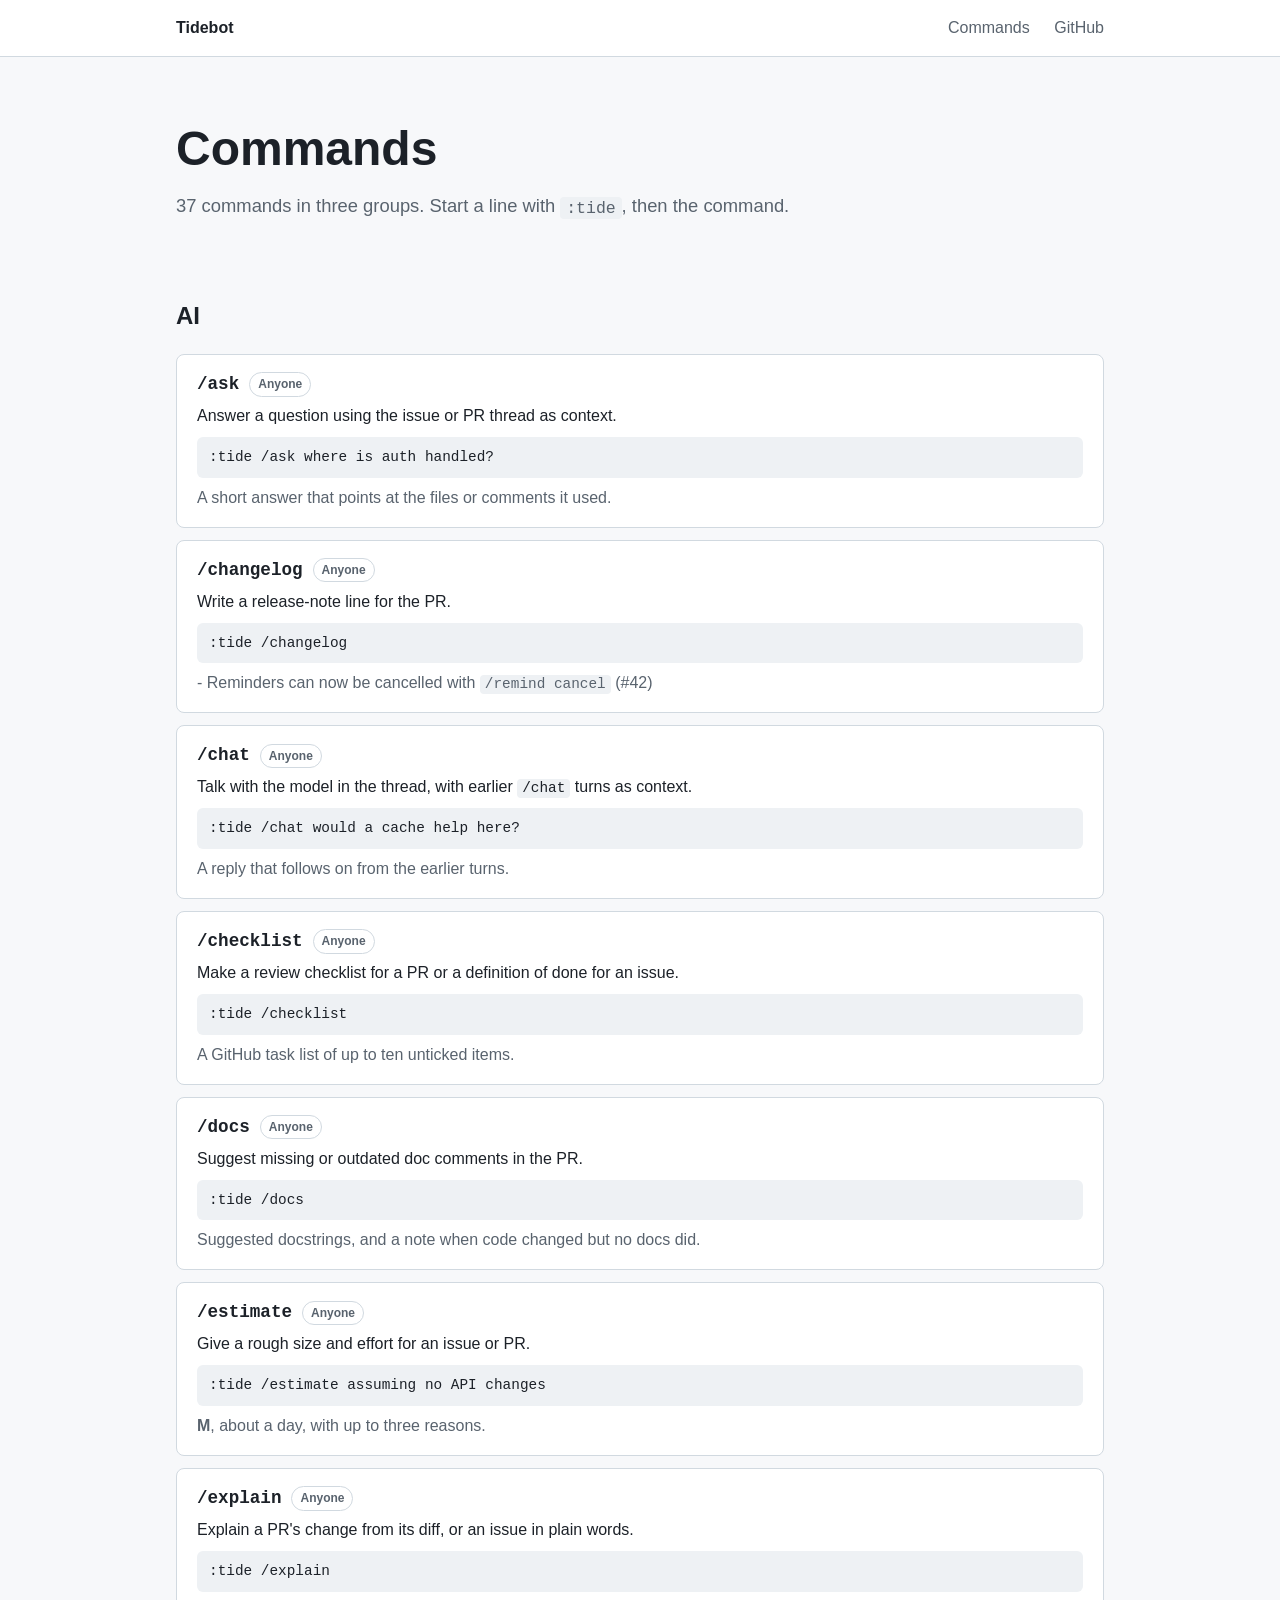
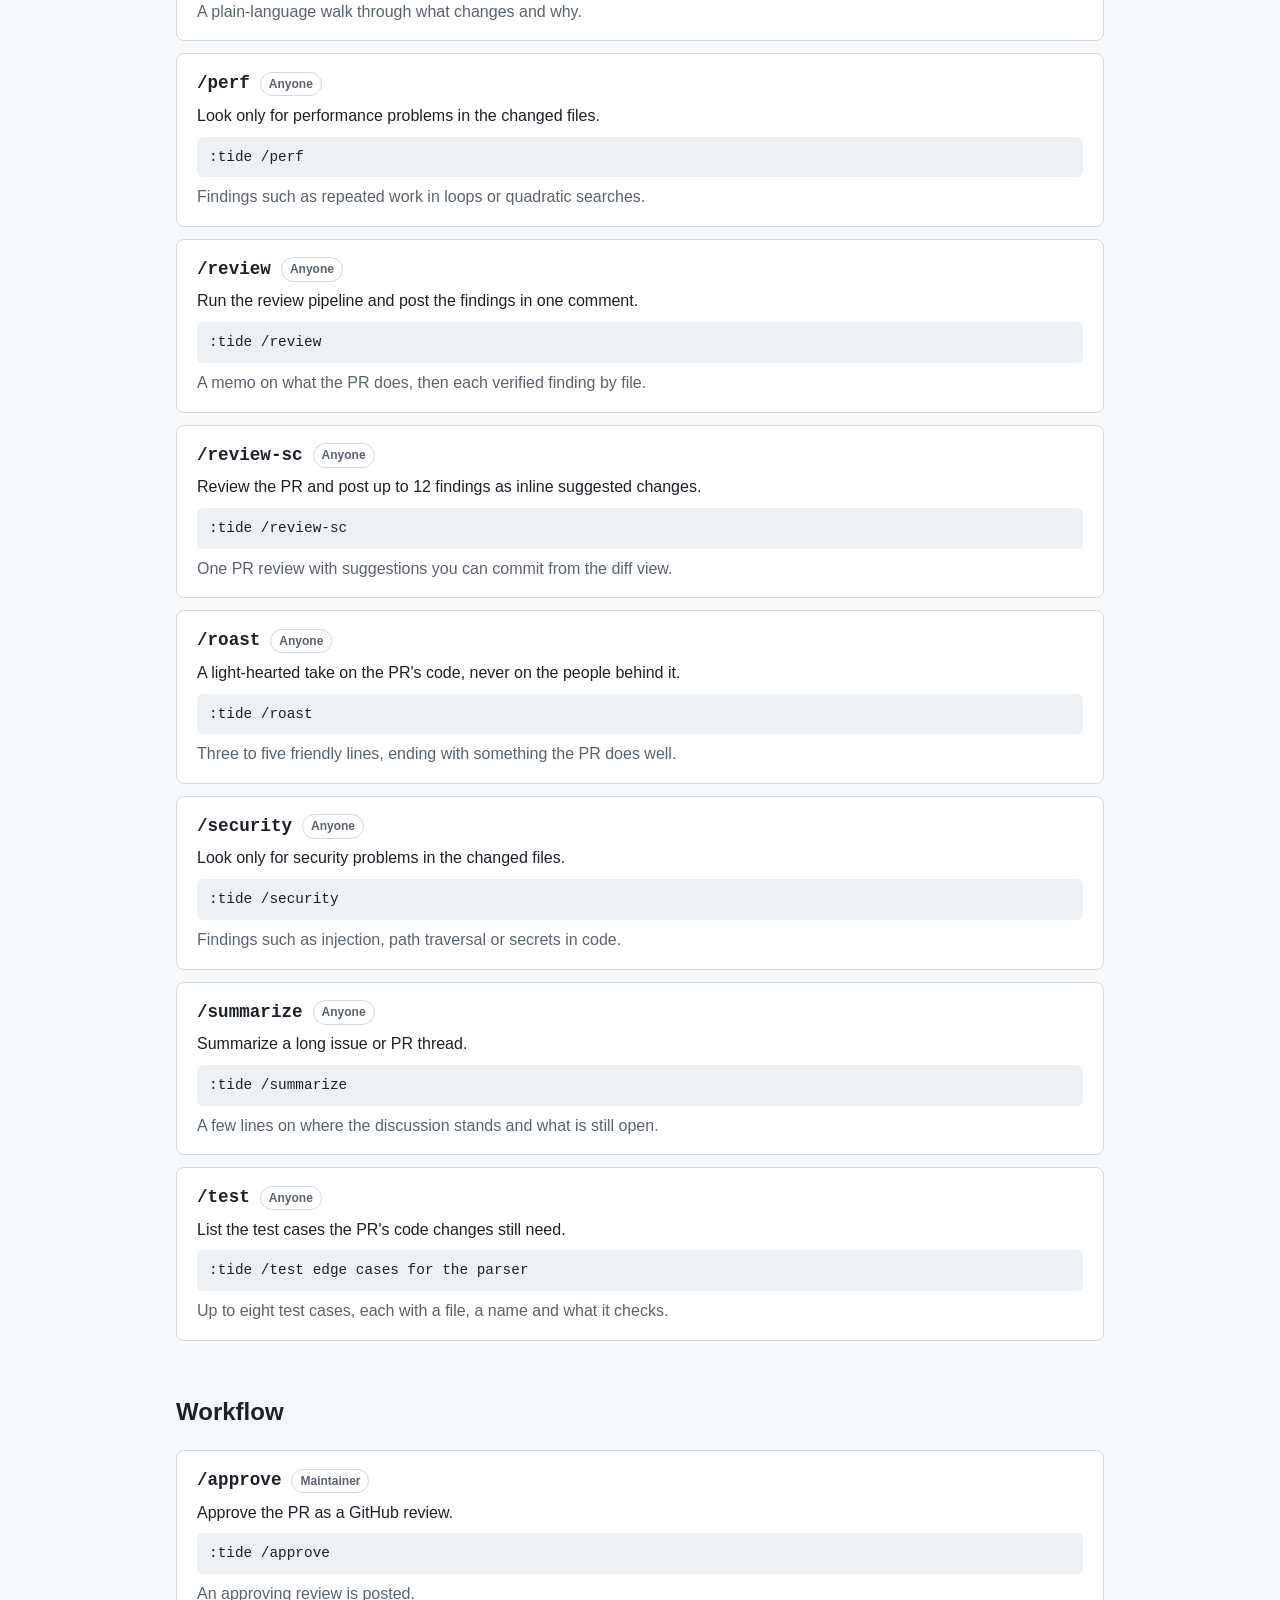
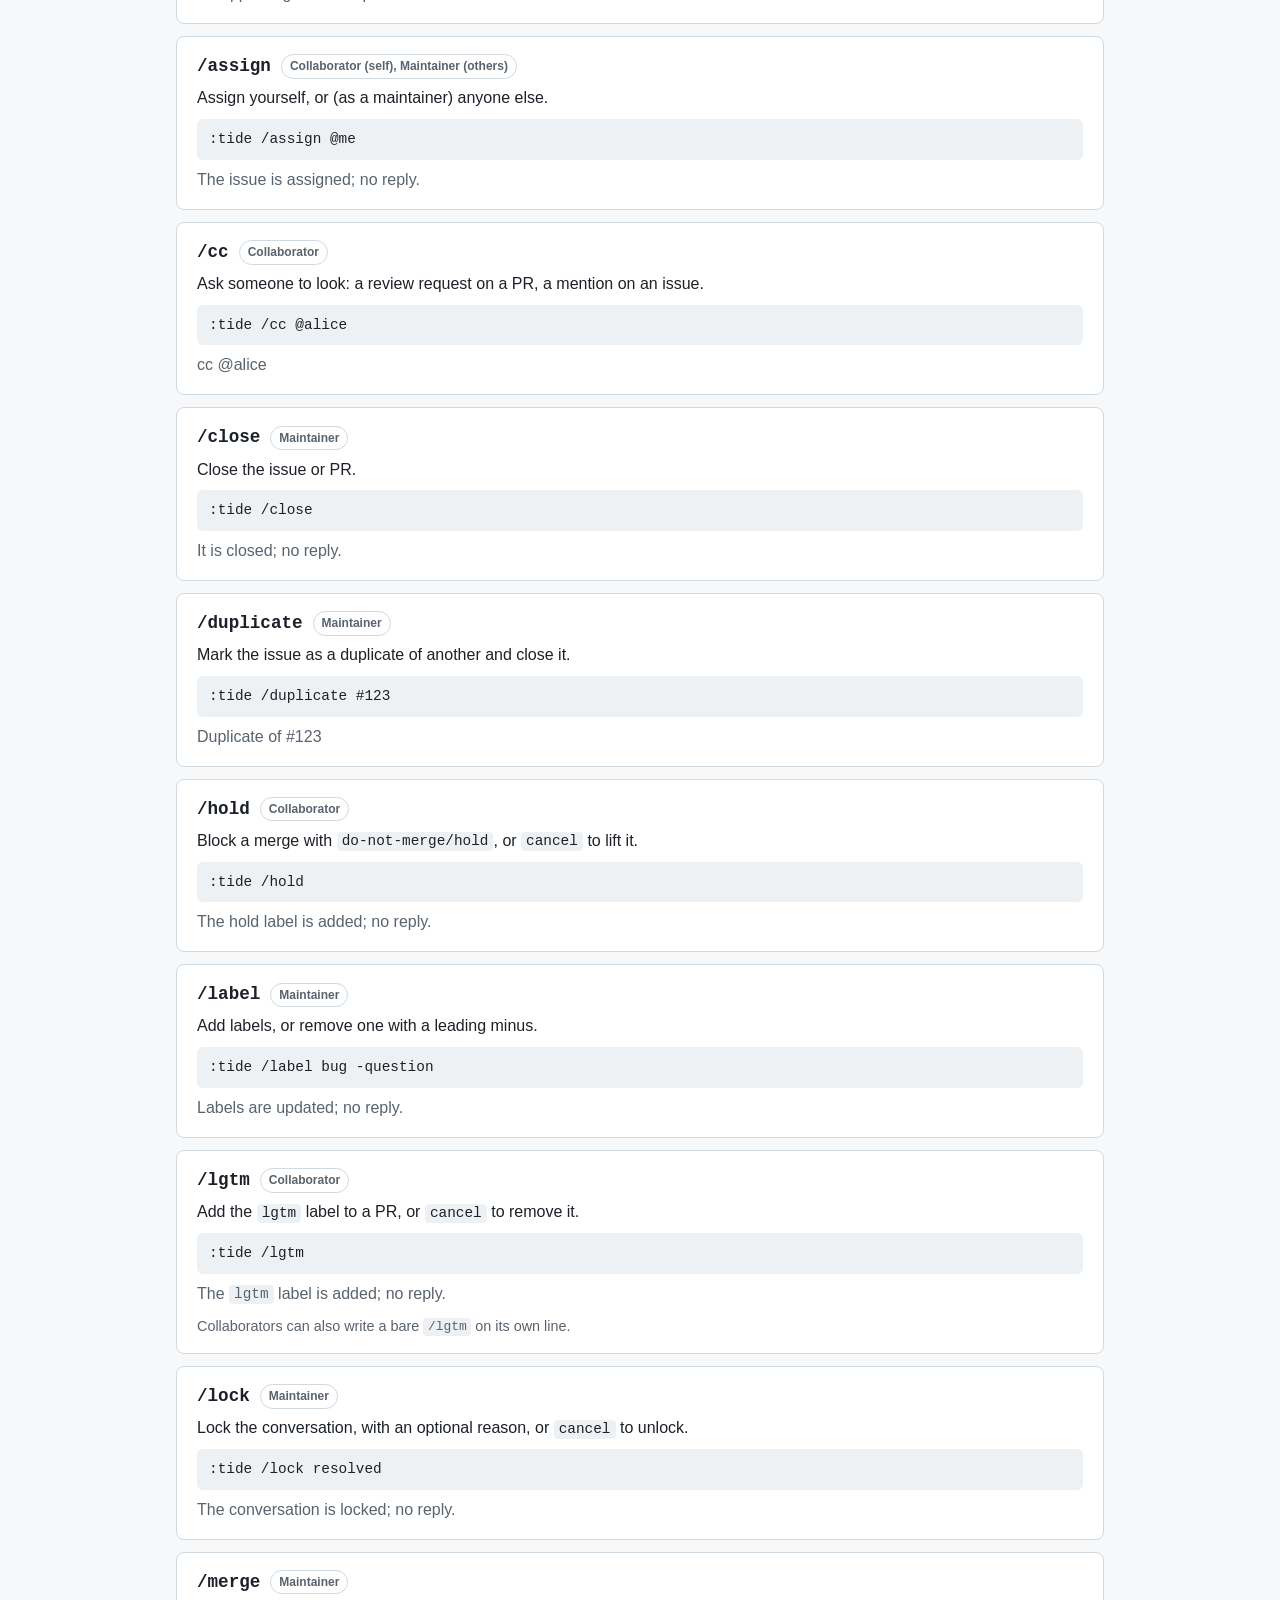
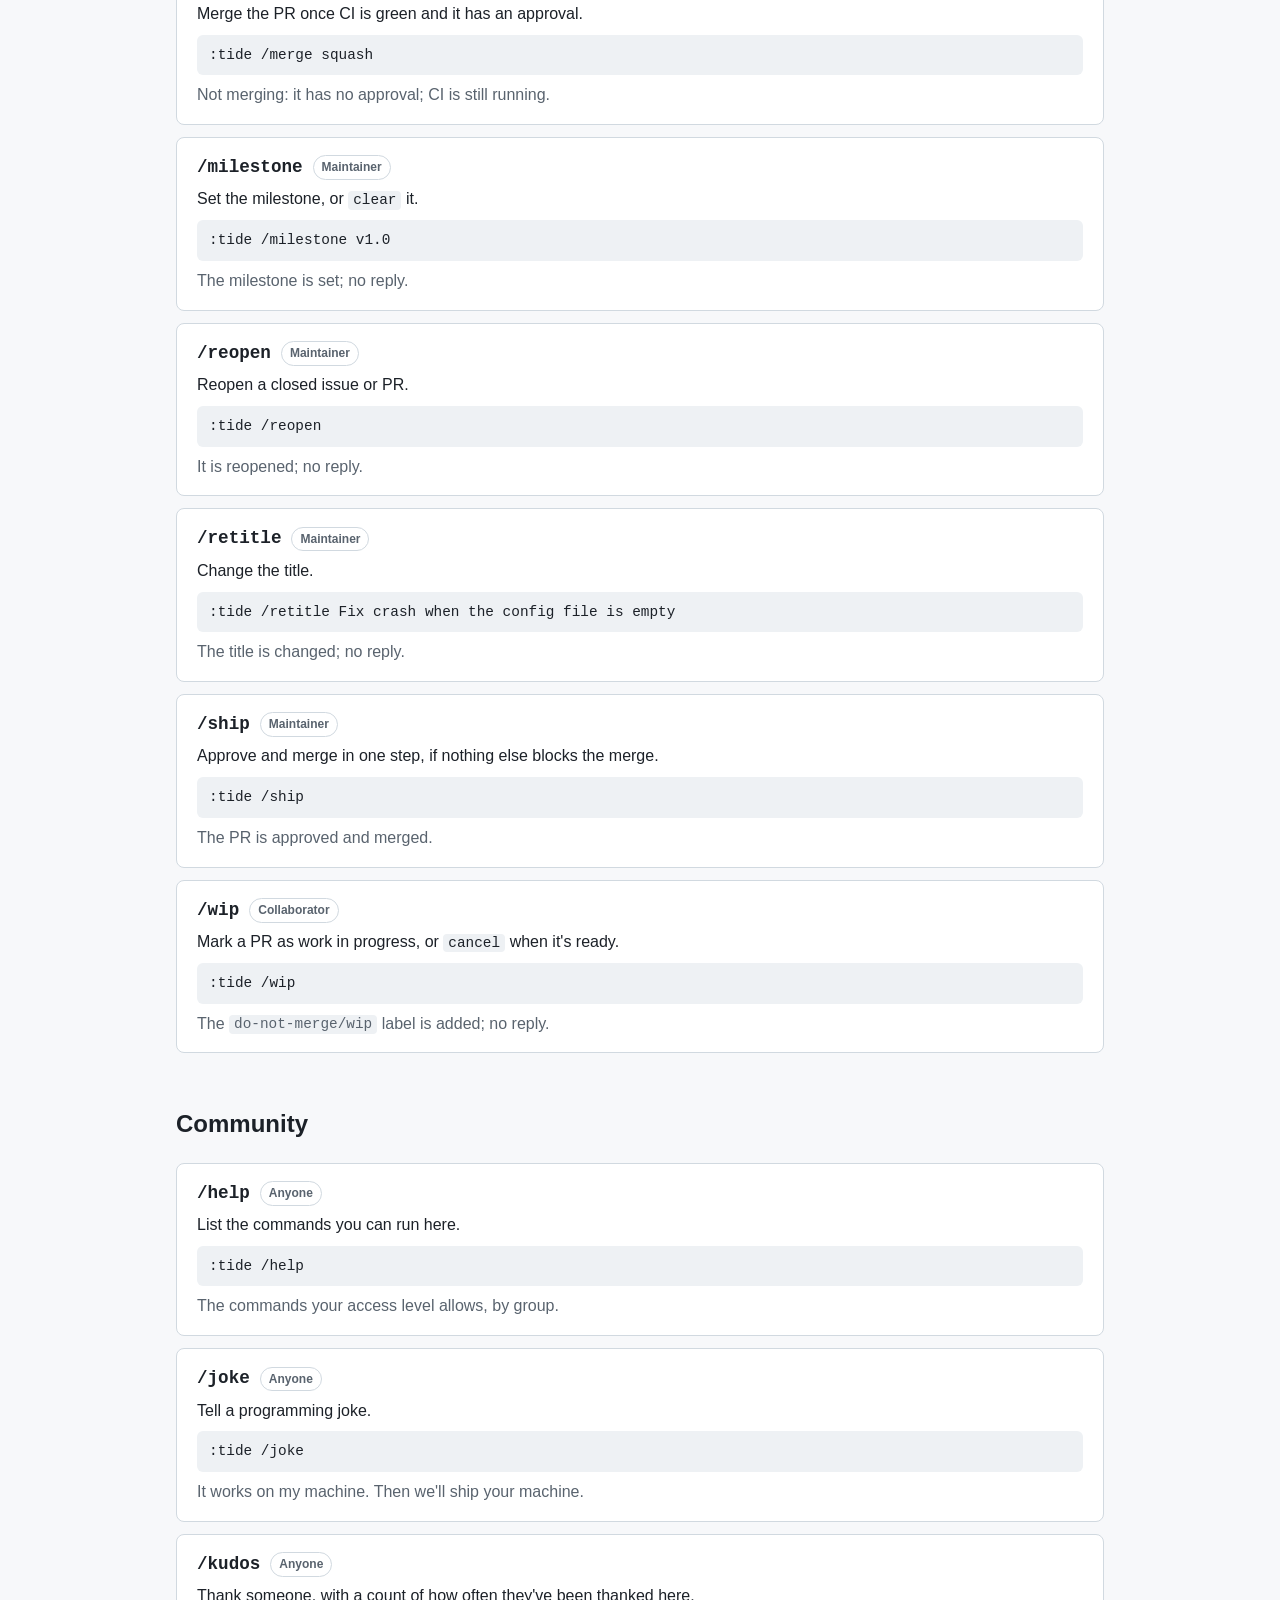
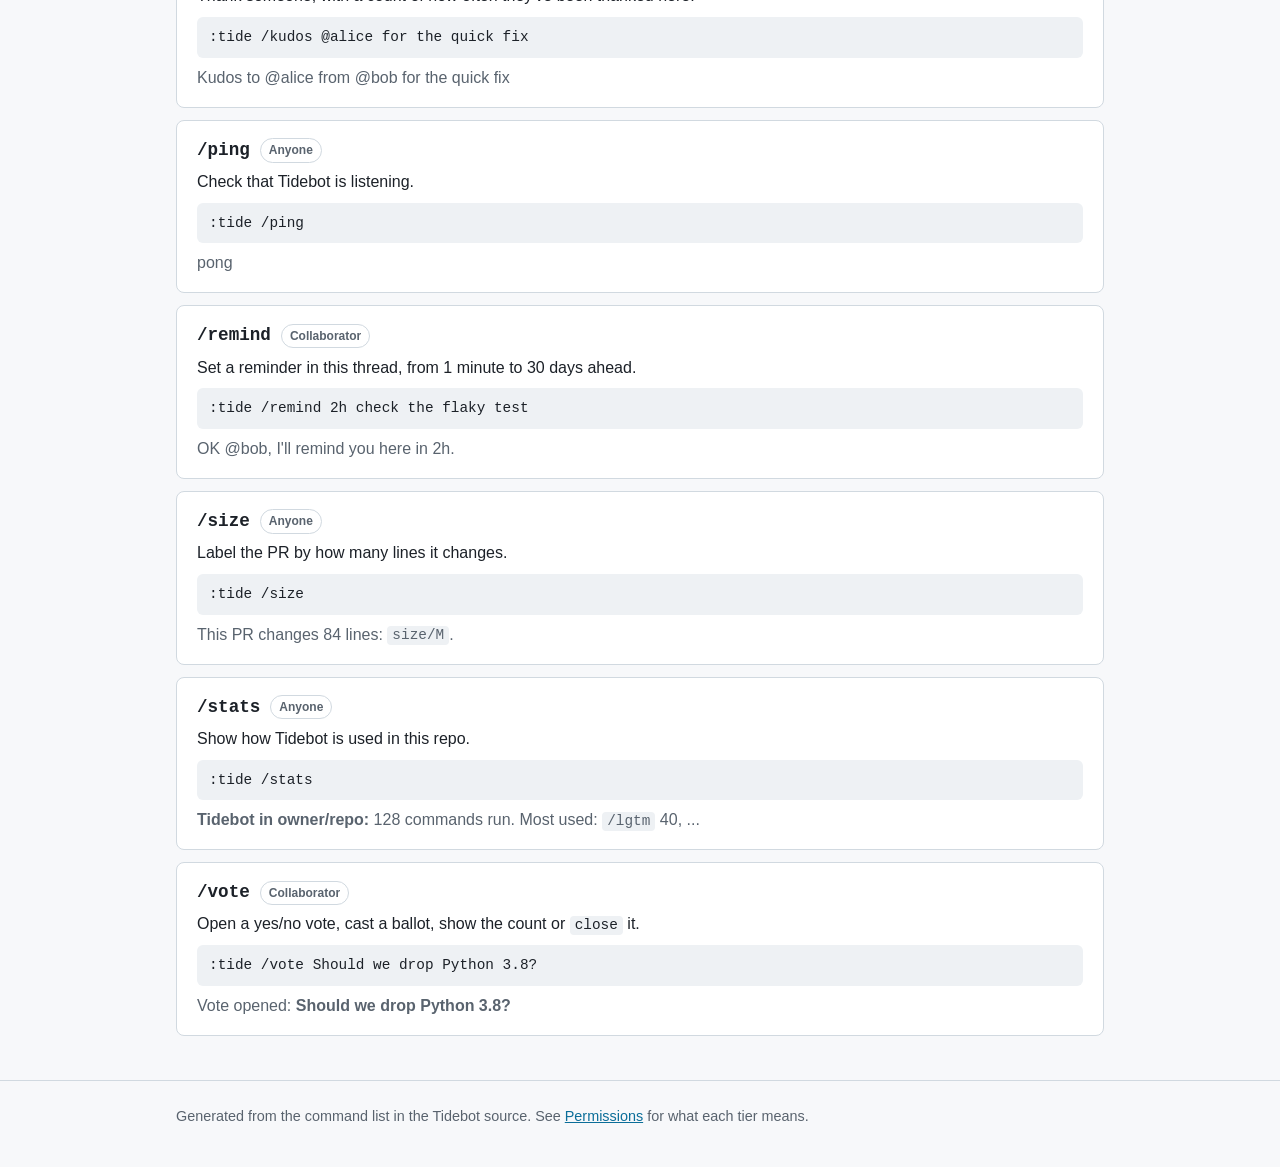
==== site/commands.html @ 3dcd6594 "feat: generate the command reference page from the command catalog" ====
<!doctype html>
<html lang="en">
<head>
  <meta charset="utf-8">
  <meta name="viewport" content="width=device-width, initial-scale=1">
  <title>Tidebot commands</title>
  <meta name="description" content="Every Tidebot command, who can run it and an example.">
  <link rel="stylesheet" href="style.css">
</head>
<body>
  <header class="top">
    <div class="wrap">
      <a class="brand" href="index.html">Tidebot</a>
      <nav>
        <a href="commands.html">Commands</a>
        <a href="https://github.com/Pranjal2007v/Tidebot">GitHub</a>
      </nav>
    </div>
  </header>

  <main class="wrap">
    <div class="hero">
      <h1>Commands</h1>
      <p>37 commands in three groups. Start a line with <code>:tide</code>, then the command.</p>
    </div>
    <section class="group" id="group-ai">
      <h2>AI</h2>
      <article class="command" id="ask" data-tier="Anyone" data-search="ask ai anyone answer a question using the issue or pr thread as context.">
        <h3><a href="#ask">/ask</a> <span class="tier">Anyone</span></h3>
        <p>Answer a question using the issue or PR thread as context.</p>
        <pre><code>:tide /ask where is auth handled?</code></pre>
        <p class="result">A short answer that points at the files or comments it used.</p>
      </article>
      <article class="command" id="changelog" data-tier="Anyone" data-search="changelog ai anyone write a release-note line for the pr.">
        <h3><a href="#changelog">/changelog</a> <span class="tier">Anyone</span></h3>
        <p>Write a release-note line for the PR.</p>
        <pre><code>:tide /changelog</code></pre>
        <p class="result">- Reminders can now be cancelled with <code>/remind cancel</code> (#42)</p>
      </article>
      <article class="command" id="chat" data-tier="Anyone" data-search="chat ai anyone talk with the model in the thread, with earlier `/chat` turns as context.">
        <h3><a href="#chat">/chat</a> <span class="tier">Anyone</span></h3>
        <p>Talk with the model in the thread, with earlier <code>/chat</code> turns as context.</p>
        <pre><code>:tide /chat would a cache help here?</code></pre>
        <p class="result">A reply that follows on from the earlier turns.</p>
      </article>
      <article class="command" id="checklist" data-tier="Anyone" data-search="checklist ai anyone make a review checklist for a pr or a definition of done for an issue.">
        <h3><a href="#checklist">/checklist</a> <span class="tier">Anyone</span></h3>
        <p>Make a review checklist for a PR or a definition of done for an issue.</p>
        <pre><code>:tide /checklist</code></pre>
        <p class="result">A GitHub task list of up to ten unticked items.</p>
      </article>
      <article class="command" id="docs" data-tier="Anyone" data-search="docs ai anyone suggest missing or outdated doc comments in the pr.">
        <h3><a href="#docs">/docs</a> <span class="tier">Anyone</span></h3>
        <p>Suggest missing or outdated doc comments in the PR.</p>
        <pre><code>:tide /docs</code></pre>
        <p class="result">Suggested docstrings, and a note when code changed but no docs did.</p>
      </article>
      <article class="command" id="estimate" data-tier="Anyone" data-search="estimate ai anyone give a rough size and effort for an issue or pr.">
        <h3><a href="#estimate">/estimate</a> <span class="tier">Anyone</span></h3>
        <p>Give a rough size and effort for an issue or PR.</p>
        <pre><code>:tide /estimate assuming no API changes</code></pre>
        <p class="result"><strong>M</strong>, about a day, with up to three reasons.</p>
      </article>
      <article class="command" id="explain" data-tier="Anyone" data-search="explain ai anyone explain a pr&#x27;s change from its diff, or an issue in plain words.">
        <h3><a href="#explain">/explain</a> <span class="tier">Anyone</span></h3>
        <p>Explain a PR's change from its diff, or an issue in plain words.</p>
        <pre><code>:tide /explain</code></pre>
        <p class="result">A plain-language walk through what changes and why.</p>
      </article>
      <article class="command" id="perf" data-tier="Anyone" data-search="perf ai anyone look only for performance problems in the changed files.">
        <h3><a href="#perf">/perf</a> <span class="tier">Anyone</span></h3>
        <p>Look only for performance problems in the changed files.</p>
        <pre><code>:tide /perf</code></pre>
        <p class="result">Findings such as repeated work in loops or quadratic searches.</p>
      </article>
      <article class="command" id="review" data-tier="Anyone" data-search="review ai anyone run the review pipeline and post the findings in one comment.">
        <h3><a href="#review">/review</a> <span class="tier">Anyone</span></h3>
        <p>Run the review pipeline and post the findings in one comment.</p>
        <pre><code>:tide /review</code></pre>
        <p class="result">A memo on what the PR does, then each verified finding by file.</p>
      </article>
      <article class="command" id="review-sc" data-tier="Anyone" data-search="review-sc ai anyone review the pr and post up to 12 findings as inline suggested changes.">
        <h3><a href="#review-sc">/review-sc</a> <span class="tier">Anyone</span></h3>
        <p>Review the PR and post up to 12 findings as inline suggested changes.</p>
        <pre><code>:tide /review-sc</code></pre>
        <p class="result">One PR review with suggestions you can commit from the diff view.</p>
      </article>
      <article class="command" id="roast" data-tier="Anyone" data-search="roast ai anyone a light-hearted take on the pr&#x27;s code, never on the people behind it.">
        <h3><a href="#roast">/roast</a> <span class="tier">Anyone</span></h3>
        <p>A light-hearted take on the PR's code, never on the people behind it.</p>
        <pre><code>:tide /roast</code></pre>
        <p class="result">Three to five friendly lines, ending with something the PR does well.</p>
      </article>
      <article class="command" id="security" data-tier="Anyone" data-search="security ai anyone look only for security problems in the changed files.">
        <h3><a href="#security">/security</a> <span class="tier">Anyone</span></h3>
        <p>Look only for security problems in the changed files.</p>
        <pre><code>:tide /security</code></pre>
        <p class="result">Findings such as injection, path traversal or secrets in code.</p>
      </article>
      <article class="command" id="summarize" data-tier="Anyone" data-search="summarize ai anyone summarize a long issue or pr thread.">
        <h3><a href="#summarize">/summarize</a> <span class="tier">Anyone</span></h3>
        <p>Summarize a long issue or PR thread.</p>
        <pre><code>:tide /summarize</code></pre>
        <p class="result">A few lines on where the discussion stands and what is still open.</p>
      </article>
      <article class="command" id="test" data-tier="Anyone" data-search="test ai anyone list the test cases the pr&#x27;s code changes still need.">
        <h3><a href="#test">/test</a> <span class="tier">Anyone</span></h3>
        <p>List the test cases the PR's code changes still need.</p>
        <pre><code>:tide /test edge cases for the parser</code></pre>
        <p class="result">Up to eight test cases, each with a file, a name and what it checks.</p>
      </article>
    </section>

    <section class="group" id="group-workflow">
      <h2>Workflow</h2>
      <article class="command" id="approve" data-tier="Maintainer" data-search="approve workflow maintainer approve the pr as a github review.">
        <h3><a href="#approve">/approve</a> <span class="tier">Maintainer</span></h3>
        <p>Approve the PR as a GitHub review.</p>
        <pre><code>:tide /approve</code></pre>
        <p class="result">An approving review is posted.</p>
      </article>
      <article class="command" id="assign" data-tier="Collaborator (self), Maintainer (others)" data-search="assign workflow collaborator (self), maintainer (others) assign yourself, or (as a maintainer) anyone else.">
        <h3><a href="#assign">/assign</a> <span class="tier">Collaborator (self), Maintainer (others)</span></h3>
        <p>Assign yourself, or (as a maintainer) anyone else.</p>
        <pre><code>:tide /assign @me</code></pre>
        <p class="result">The issue is assigned; no reply.</p>
      </article>
      <article class="command" id="cc" data-tier="Collaborator" data-search="cc workflow collaborator ask someone to look: a review request on a pr, a mention on an issue.">
        <h3><a href="#cc">/cc</a> <span class="tier">Collaborator</span></h3>
        <p>Ask someone to look: a review request on a PR, a mention on an issue.</p>
        <pre><code>:tide /cc @alice</code></pre>
        <p class="result">cc @alice</p>
      </article>
      <article class="command" id="close" data-tier="Maintainer" data-search="close workflow maintainer close the issue or pr.">
        <h3><a href="#close">/close</a> <span class="tier">Maintainer</span></h3>
        <p>Close the issue or PR.</p>
        <pre><code>:tide /close</code></pre>
        <p class="result">It is closed; no reply.</p>
      </article>
      <article class="command" id="duplicate" data-tier="Maintainer" data-search="duplicate workflow maintainer mark the issue as a duplicate of another and close it.">
        <h3><a href="#duplicate">/duplicate</a> <span class="tier">Maintainer</span></h3>
        <p>Mark the issue as a duplicate of another and close it.</p>
        <pre><code>:tide /duplicate #123</code></pre>
        <p class="result">Duplicate of #123</p>
      </article>
      <article class="command" id="hold" data-tier="Collaborator" data-search="hold workflow collaborator block a merge with `do-not-merge/hold`, or `cancel` to lift it.">
        <h3><a href="#hold">/hold</a> <span class="tier">Collaborator</span></h3>
        <p>Block a merge with <code>do-not-merge/hold</code>, or <code>cancel</code> to lift it.</p>
        <pre><code>:tide /hold</code></pre>
        <p class="result">The hold label is added; no reply.</p>
      </article>
      <article class="command" id="label" data-tier="Maintainer" data-search="label workflow maintainer add labels, or remove one with a leading minus.">
        <h3><a href="#label">/label</a> <span class="tier">Maintainer</span></h3>
        <p>Add labels, or remove one with a leading minus.</p>
        <pre><code>:tide /label bug -question</code></pre>
        <p class="result">Labels are updated; no reply.</p>
      </article>
      <article class="command" id="lgtm" data-tier="Collaborator" data-search="lgtm workflow collaborator add the `lgtm` label to a pr, or `cancel` to remove it.">
        <h3><a href="#lgtm">/lgtm</a> <span class="tier">Collaborator</span></h3>
        <p>Add the <code>lgtm</code> label to a PR, or <code>cancel</code> to remove it.</p>
        <pre><code>:tide /lgtm</code></pre>
        <p class="result">The <code>lgtm</code> label is added; no reply.</p>
        <p class="note">Collaborators can also write a bare <code>/lgtm</code> on its own line.</p>
      </article>
      <article class="command" id="lock" data-tier="Maintainer" data-search="lock workflow maintainer lock the conversation, with an optional reason, or `cancel` to unlock.">
        <h3><a href="#lock">/lock</a> <span class="tier">Maintainer</span></h3>
        <p>Lock the conversation, with an optional reason, or <code>cancel</code> to unlock.</p>
        <pre><code>:tide /lock resolved</code></pre>
        <p class="result">The conversation is locked; no reply.</p>
      </article>
      <article class="command" id="merge" data-tier="Maintainer" data-search="merge workflow maintainer merge the pr once ci is green and it has an approval.">
        <h3><a href="#merge">/merge</a> <span class="tier">Maintainer</span></h3>
        <p>Merge the PR once CI is green and it has an approval.</p>
        <pre><code>:tide /merge squash</code></pre>
        <p class="result">Not merging: it has no approval; CI is still running.</p>
      </article>
      <article class="command" id="milestone" data-tier="Maintainer" data-search="milestone workflow maintainer set the milestone, or `clear` it.">
        <h3><a href="#milestone">/milestone</a> <span class="tier">Maintainer</span></h3>
        <p>Set the milestone, or <code>clear</code> it.</p>
        <pre><code>:tide /milestone v1.0</code></pre>
        <p class="result">The milestone is set; no reply.</p>
      </article>
      <article class="command" id="reopen" data-tier="Maintainer" data-search="reopen workflow maintainer reopen a closed issue or pr.">
        <h3><a href="#reopen">/reopen</a> <span class="tier">Maintainer</span></h3>
        <p>Reopen a closed issue or PR.</p>
        <pre><code>:tide /reopen</code></pre>
        <p class="result">It is reopened; no reply.</p>
      </article>
      <article class="command" id="retitle" data-tier="Maintainer" data-search="retitle workflow maintainer change the title.">
        <h3><a href="#retitle">/retitle</a> <span class="tier">Maintainer</span></h3>
        <p>Change the title.</p>
        <pre><code>:tide /retitle Fix crash when the config file is empty</code></pre>
        <p class="result">The title is changed; no reply.</p>
      </article>
      <article class="command" id="ship" data-tier="Maintainer" data-search="ship workflow maintainer approve and merge in one step, if nothing else blocks the merge.">
        <h3><a href="#ship">/ship</a> <span class="tier">Maintainer</span></h3>
        <p>Approve and merge in one step, if nothing else blocks the merge.</p>
        <pre><code>:tide /ship</code></pre>
        <p class="result">The PR is approved and merged.</p>
      </article>
      <article class="command" id="wip" data-tier="Collaborator" data-search="wip workflow collaborator mark a pr as work in progress, or `cancel` when it&#x27;s ready.">
        <h3><a href="#wip">/wip</a> <span class="tier">Collaborator</span></h3>
        <p>Mark a PR as work in progress, or <code>cancel</code> when it's ready.</p>
        <pre><code>:tide /wip</code></pre>
        <p class="result">The <code>do-not-merge/wip</code> label is added; no reply.</p>
      </article>
    </section>

    <section class="group" id="group-community">
      <h2>Community</h2>
      <article class="command" id="help" data-tier="Anyone" data-search="help community anyone list the commands you can run here.">
        <h3><a href="#help">/help</a> <span class="tier">Anyone</span></h3>
        <p>List the commands you can run here.</p>
        <pre><code>:tide /help</code></pre>
        <p class="result">The commands your access level allows, by group.</p>
      </article>
      <article class="command" id="joke" data-tier="Anyone" data-search="joke community anyone tell a programming joke.">
        <h3><a href="#joke">/joke</a> <span class="tier">Anyone</span></h3>
        <p>Tell a programming joke.</p>
        <pre><code>:tide /joke</code></pre>
        <p class="result">It works on my machine. Then we'll ship your machine.</p>
      </article>
      <article class="command" id="kudos" data-tier="Anyone" data-search="kudos community anyone thank someone, with a count of how often they&#x27;ve been thanked here.">
        <h3><a href="#kudos">/kudos</a> <span class="tier">Anyone</span></h3>
        <p>Thank someone, with a count of how often they've been thanked here.</p>
        <pre><code>:tide /kudos @alice for the quick fix</code></pre>
        <p class="result">Kudos to @alice from @bob for the quick fix</p>
      </article>
      <article class="command" id="ping" data-tier="Anyone" data-search="ping community anyone check that tidebot is listening.">
        <h3><a href="#ping">/ping</a> <span class="tier">Anyone</span></h3>
        <p>Check that Tidebot is listening.</p>
        <pre><code>:tide /ping</code></pre>
        <p class="result">pong</p>
      </article>
      <article class="command" id="remind" data-tier="Collaborator" data-search="remind community collaborator set a reminder in this thread, from 1 minute to 30 days ahead.">
        <h3><a href="#remind">/remind</a> <span class="tier">Collaborator</span></h3>
        <p>Set a reminder in this thread, from 1 minute to 30 days ahead.</p>
        <pre><code>:tide /remind 2h check the flaky test</code></pre>
        <p class="result">OK @bob, I'll remind you here in 2h.</p>
      </article>
      <article class="command" id="size" data-tier="Anyone" data-search="size community anyone label the pr by how many lines it changes.">
        <h3><a href="#size">/size</a> <span class="tier">Anyone</span></h3>
        <p>Label the PR by how many lines it changes.</p>
        <pre><code>:tide /size</code></pre>
        <p class="result">This PR changes 84 lines: <code>size/M</code>.</p>
      </article>
      <article class="command" id="stats" data-tier="Anyone" data-search="stats community anyone show how tidebot is used in this repo.">
        <h3><a href="#stats">/stats</a> <span class="tier">Anyone</span></h3>
        <p>Show how Tidebot is used in this repo.</p>
        <pre><code>:tide /stats</code></pre>
        <p class="result"><strong>Tidebot in owner/repo:</strong> 128 commands run. Most used: <code>/lgtm</code> 40, ...</p>
      </article>
      <article class="command" id="vote" data-tier="Collaborator" data-search="vote community collaborator open a yes/no vote, cast a ballot, show the count or `close` it.">
        <h3><a href="#vote">/vote</a> <span class="tier">Collaborator</span></h3>
        <p>Open a yes/no vote, cast a ballot, show the count or <code>close</code> it.</p>
        <pre><code>:tide /vote Should we drop Python 3.8?</code></pre>
        <p class="result">Vote opened: <strong>Should we drop Python 3.8?</strong></p>
      </article>
    </section>
  </main>

  <footer>
    <div class="wrap">Generated from the command list in the Tidebot source. See <a href="https://github.com/Pranjal2007v/Tidebot#permissions">Permissions</a> for what each tier means.</div>
  </footer>
</body>
</html>
---- site/style.css ----
:root {
  --bg: #f7f8fa;
  --surface: #ffffff;
  --text: #1c2128;
  --muted: #59636e;
  --border: #d1d9e0;
  --accent: #0b6e99;
  --accent-text: #ffffff;
  --code-bg: #eef1f4;
  --bot: #e8f3f8;
}

@media (prefers-color-scheme: dark) {
  :root {
    --bg: #0f1419;
    --surface: #161b22;
    --text: #e6edf3;
    --muted: #9198a1;
    --border: #30363d;
    --accent: #4cb3d9;
    --accent-text: #0f1419;
    --code-bg: #1f262e;
    --bot: #13242e;
  }
}

* { box-sizing: border-box; }

body {
  margin: 0;
  background: var(--bg);
  color: var(--text);
  font: 16px/1.55 -apple-system, BlinkMacSystemFont, "Segoe UI", Roboto, sans-serif;
}

a { color: var(--accent); }

code {
  font: 0.9em ui-monospace, SFMono-Regular, Menlo, monospace;
  background: var(--code-bg);
  padding: 0.1em 0.35em;
  border-radius: 4px;
}

.wrap { max-width: 960px; margin: 0 auto; padding: 0 16px; }

header.top {
  border-bottom: 1px solid var(--border);
  background: var(--surface);
}
header.top .wrap { display: flex; align-items: center; justify-content: space-between; height: 56px; }
header.top .brand { font-weight: 700; color: var(--text); text-decoration: none; }
header.top nav a { margin-left: 20px; color: var(--muted); text-decoration: none; }
header.top nav a:hover { color: var(--text); }

.hero { padding: 64px 0 40px; }
.hero h1 { font-size: clamp(2rem, 5vw, 3rem); line-height: 1.15; margin: 0 0 16px; }
.hero p { font-size: 1.15rem; color: var(--muted); max-width: 640px; margin: 0 0 28px; }

.button {
  display: inline-block;
  padding: 12px 20px;
  border-radius: 6px;
  background: var(--accent);
  color: var(--accent-text);
  font-weight: 600;
  text-decoration: none;
}
.button.secondary { background: transparent; color: var(--accent); border: 1px solid var(--border); margin-left: 8px; }

section { padding: 32px 0; }
section h2 { font-size: 1.5rem; margin: 0 0 20px; }

.features { display: grid; grid-template-columns: repeat(auto-fit, minmax(240px, 1fr)); gap: 16px; }
.feature { background: var(--surface); border: 1px solid var(--border); border-radius: 8px; padding: 20px; }
.feature h3 { margin: 0 0 8px; font-size: 1.05rem; }
.feature p { margin: 0; color: var(--muted); }

.thread { max-width: 720px; }
.comment { background: var(--surface); border: 1px solid var(--border); border-radius: 8px; margin-bottom: 12px; overflow: hidden; }
.comment.bot { background: var(--bot); }
.comment .meta { padding: 8px 16px; border-bottom: 1px solid var(--border); color: var(--muted); font-size: 0.9rem; }
.comment .meta strong { color: var(--text); }
.comment .body { padding: 12px 16px; }
.comment .body p { margin: 0 0 8px; }
.comment .body p:last-child { margin-bottom: 0; }

footer { border-top: 1px solid var(--border); padding: 24px 0 40px; color: var(--muted); font-size: 0.9rem; }

@media (max-width: 560px) {
  header.top nav a { margin-left: 12px; }
  .button.secondary { margin: 8px 0 0; }
}

.group { padding-top: 8px; }
.command { background: var(--surface); border: 1px solid var(--border); border-radius: 8px; padding: 16px 20px; margin-bottom: 12px; }
.command h3 { margin: 0 0 6px; font-size: 1.1rem; display: flex; align-items: center; gap: 10px; flex-wrap: wrap; }
.command h3 a { color: var(--text); text-decoration: none; font-family: ui-monospace, SFMono-Regular, Menlo, monospace; }
.command p { margin: 0 0 8px; }
.command pre { margin: 0 0 8px; padding: 8px 12px; background: var(--code-bg); border-radius: 6px; overflow-x: auto; }
.command pre code { background: none; padding: 0; }
.command .result { color: var(--muted); margin: 0; }
.command .note { color: var(--muted); font-size: 0.9rem; margin: 8px 0 0; }
.tier { font-size: 0.75rem; font-weight: 600; padding: 2px 8px; border-radius: 999px; border: 1px solid var(--border); color: var(--muted); }
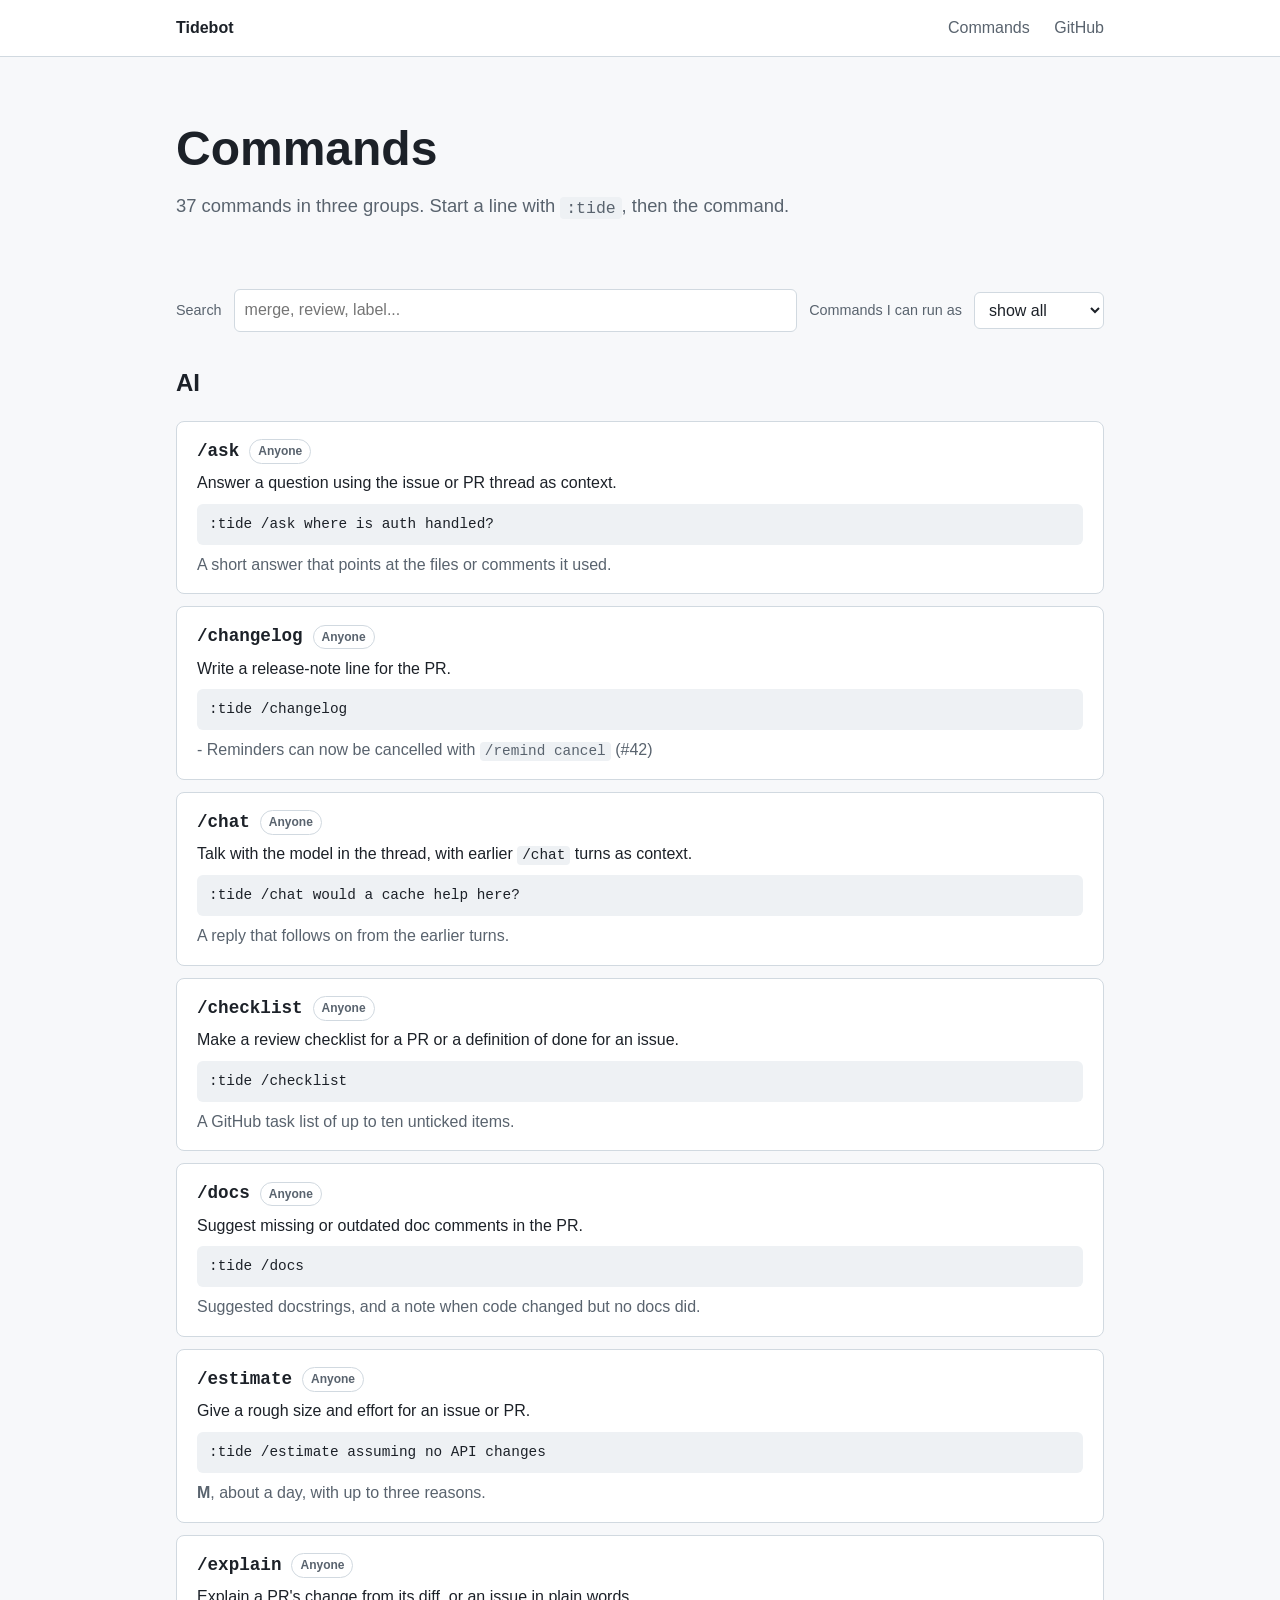
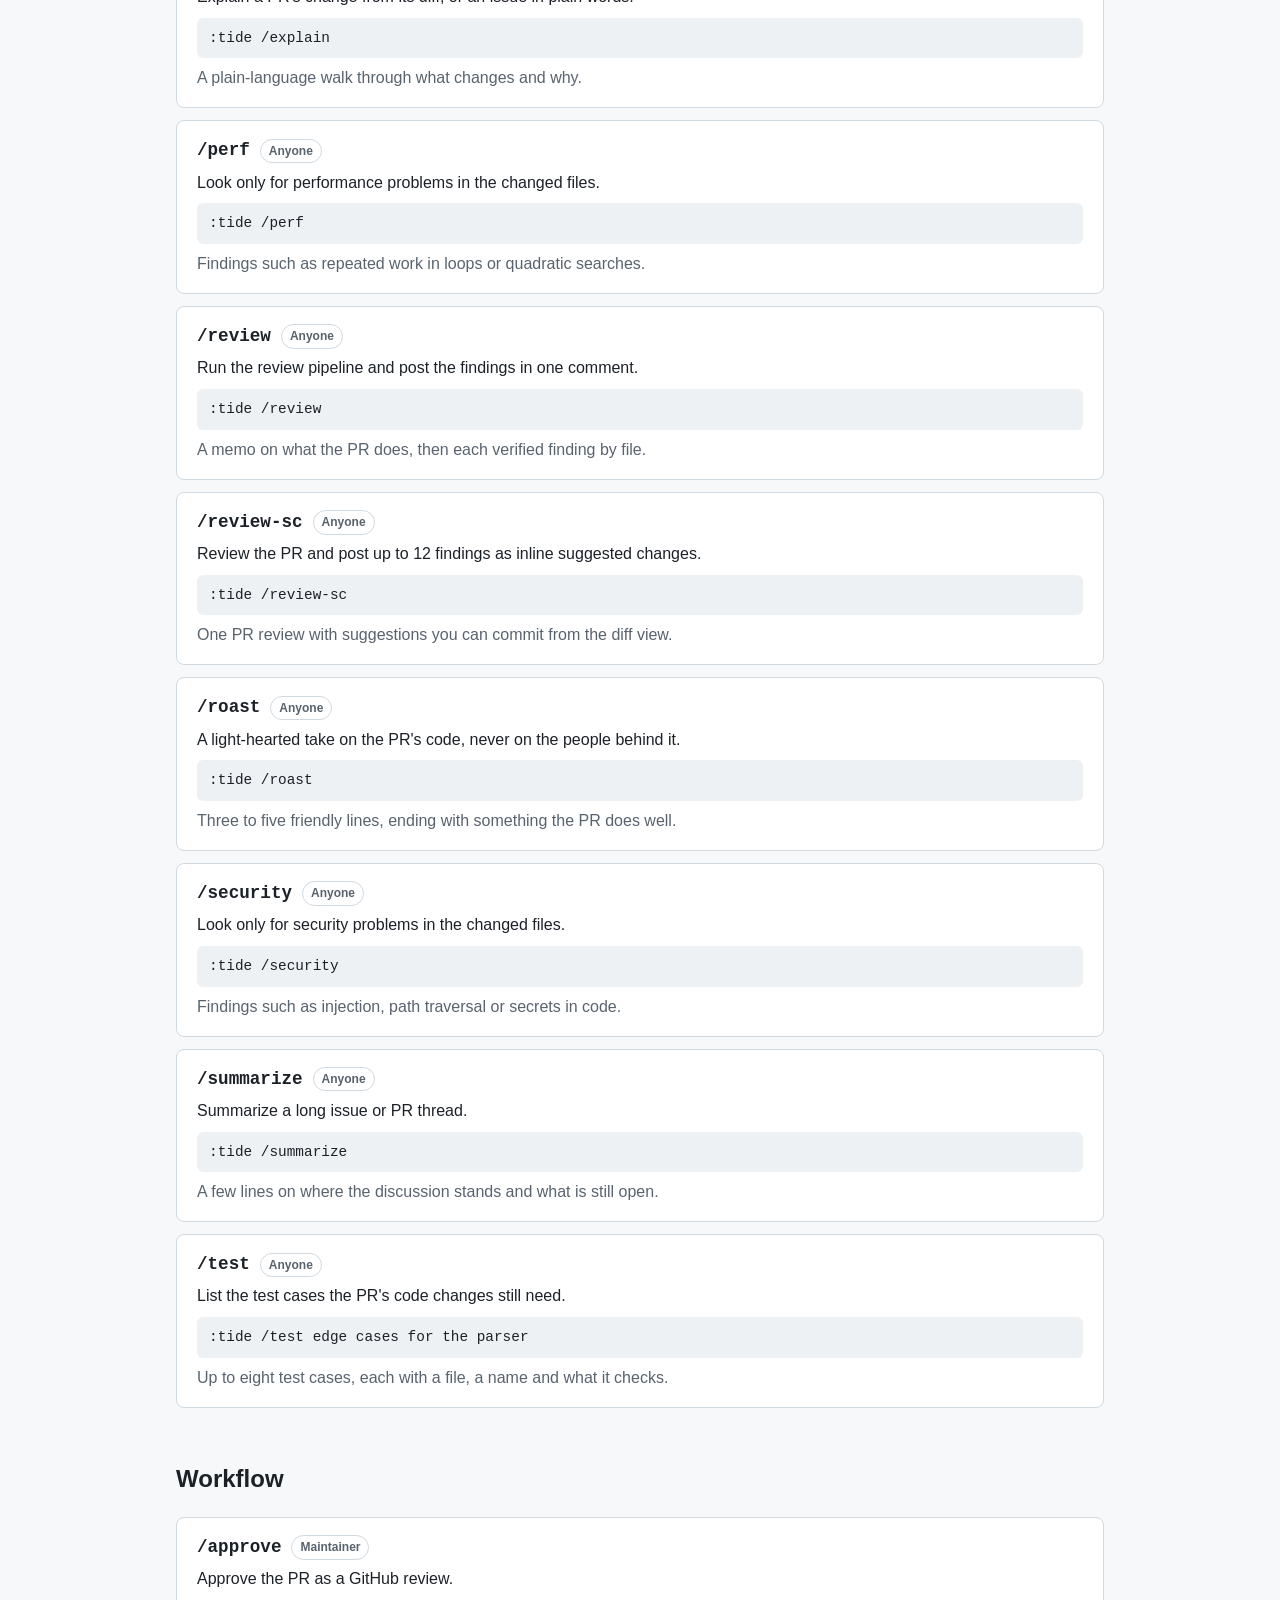
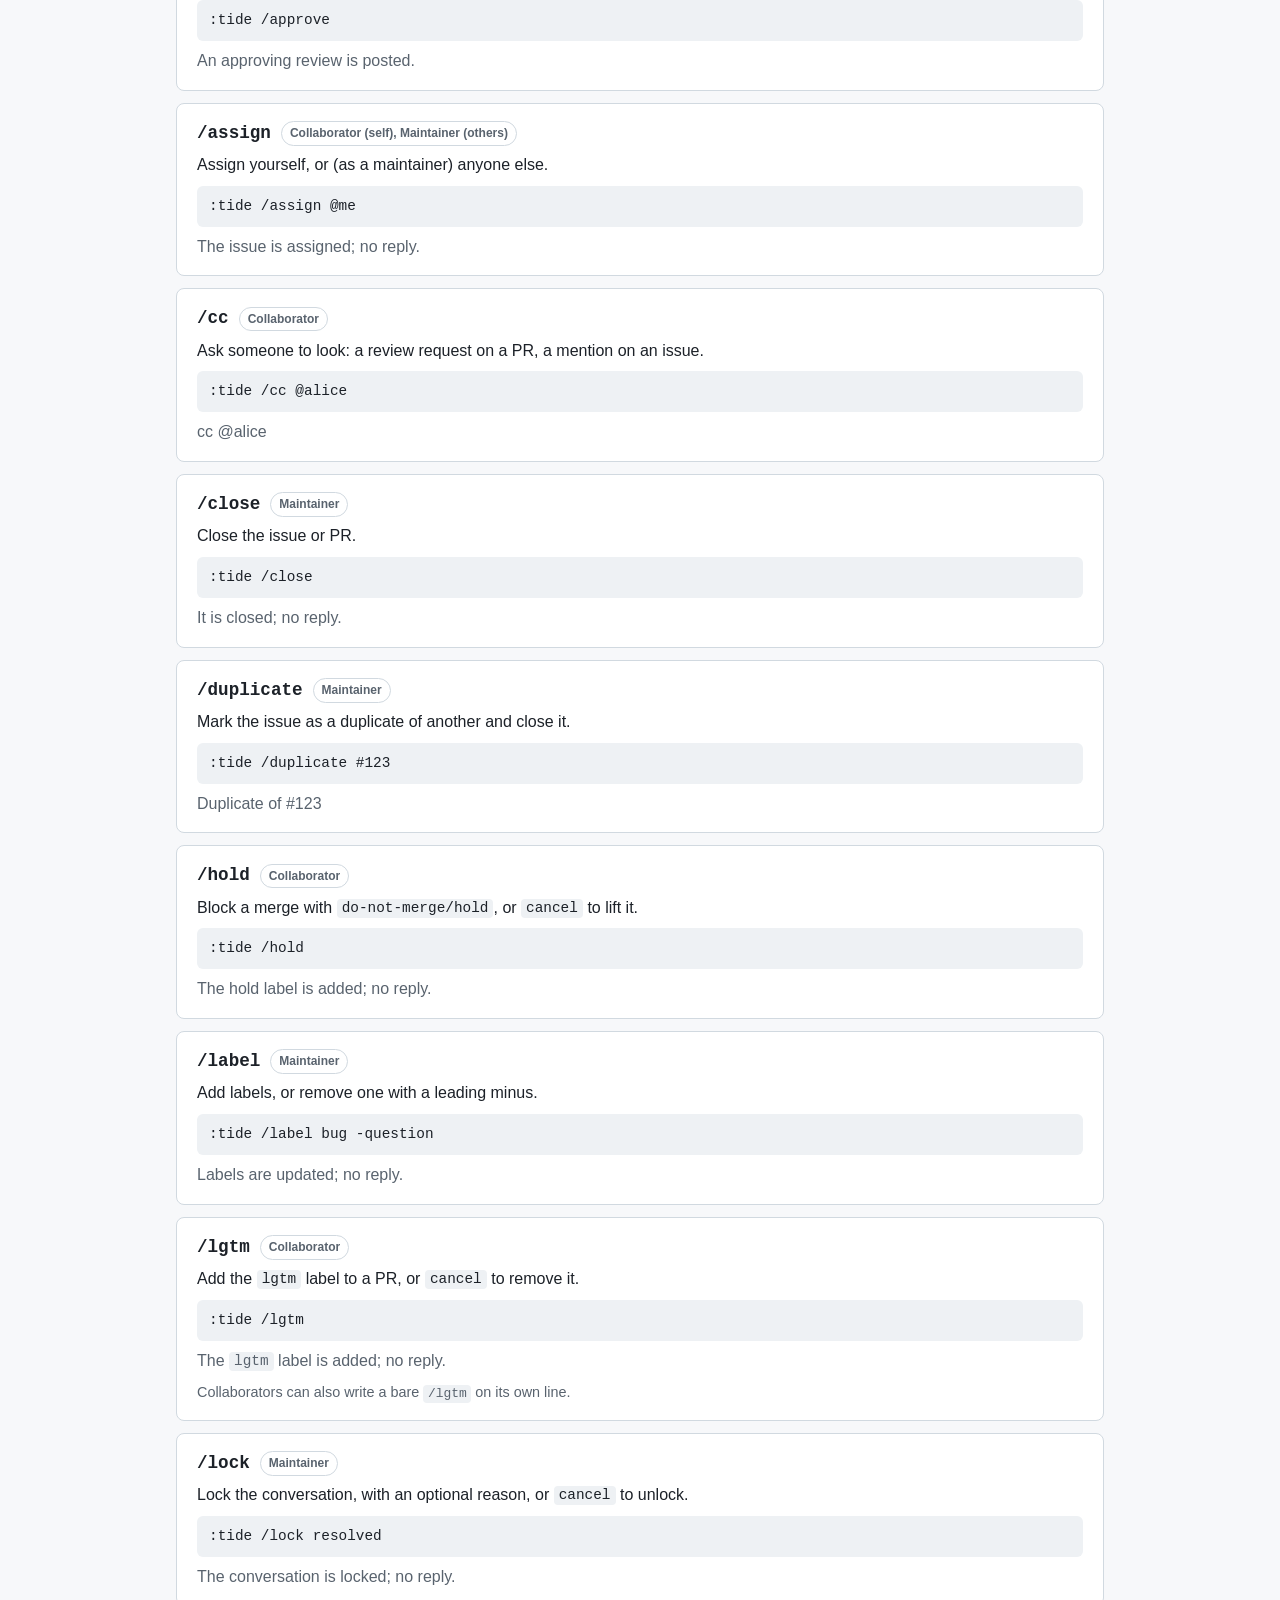
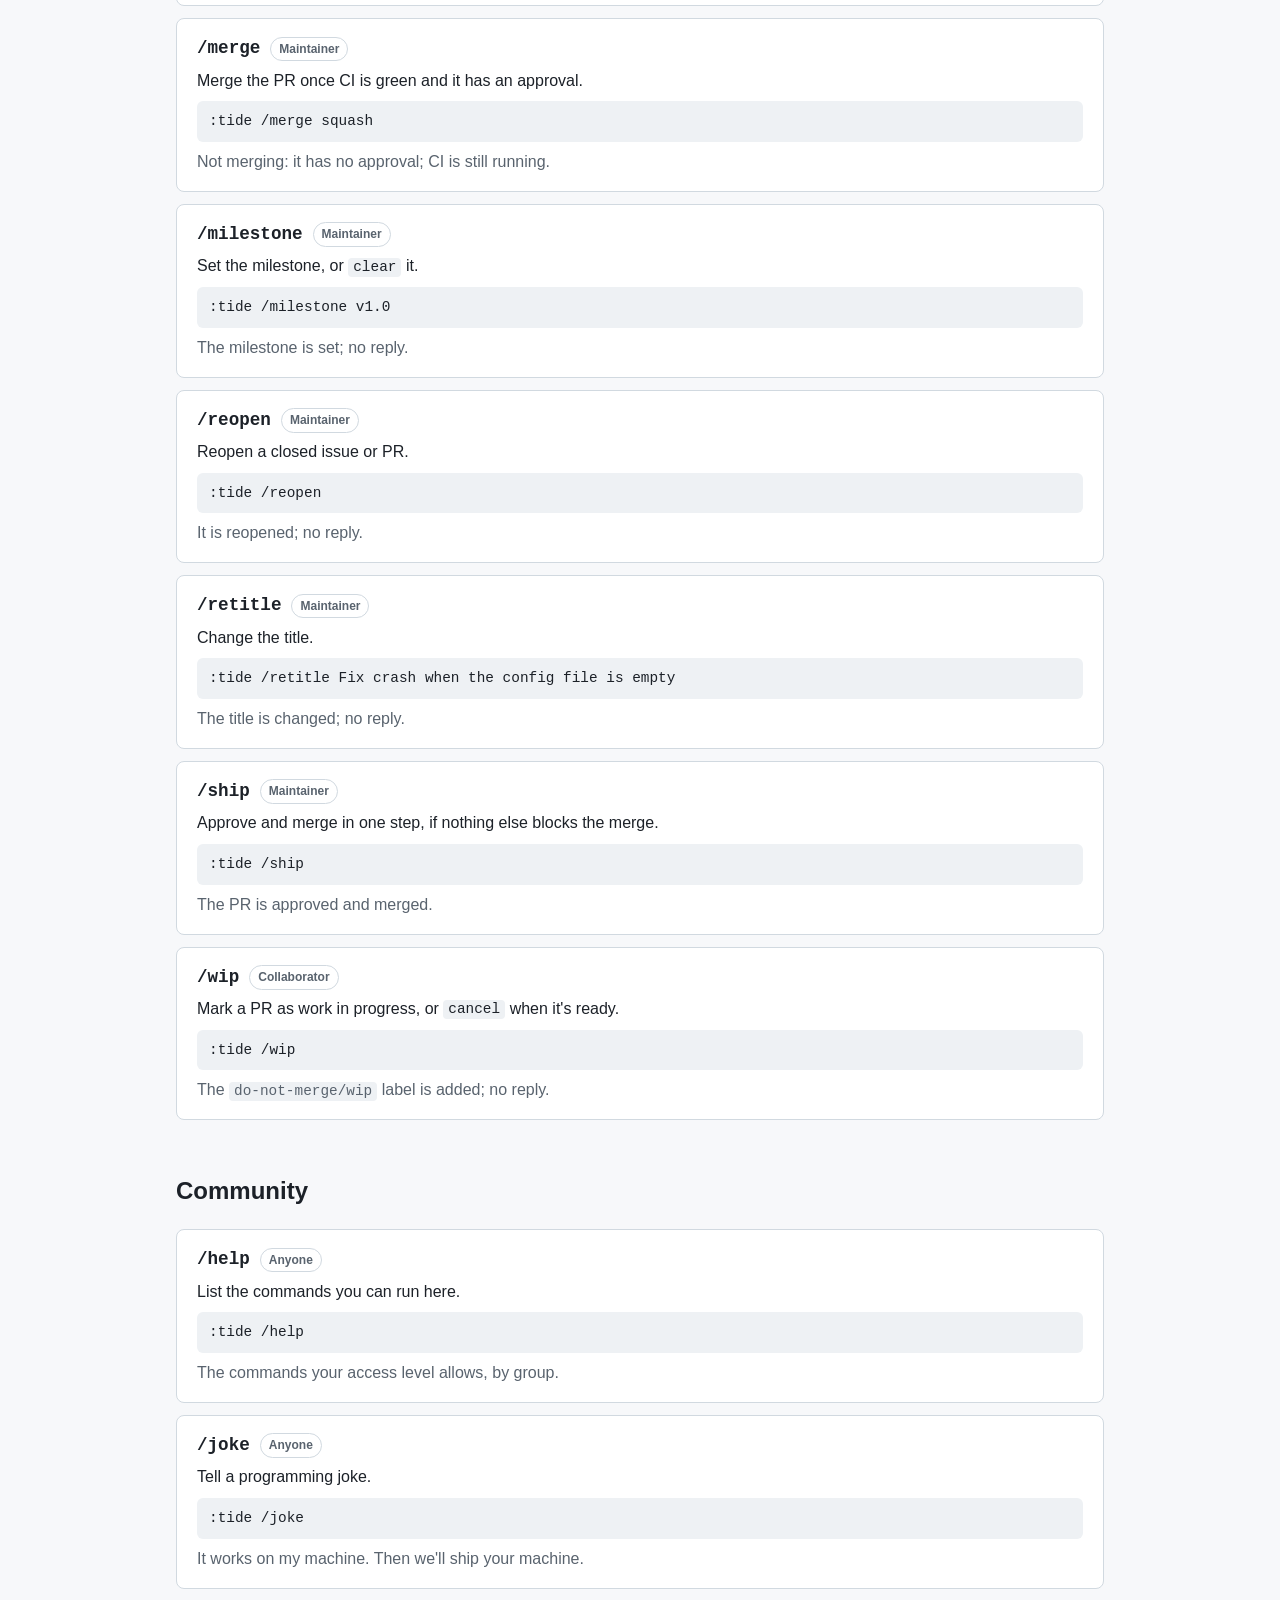
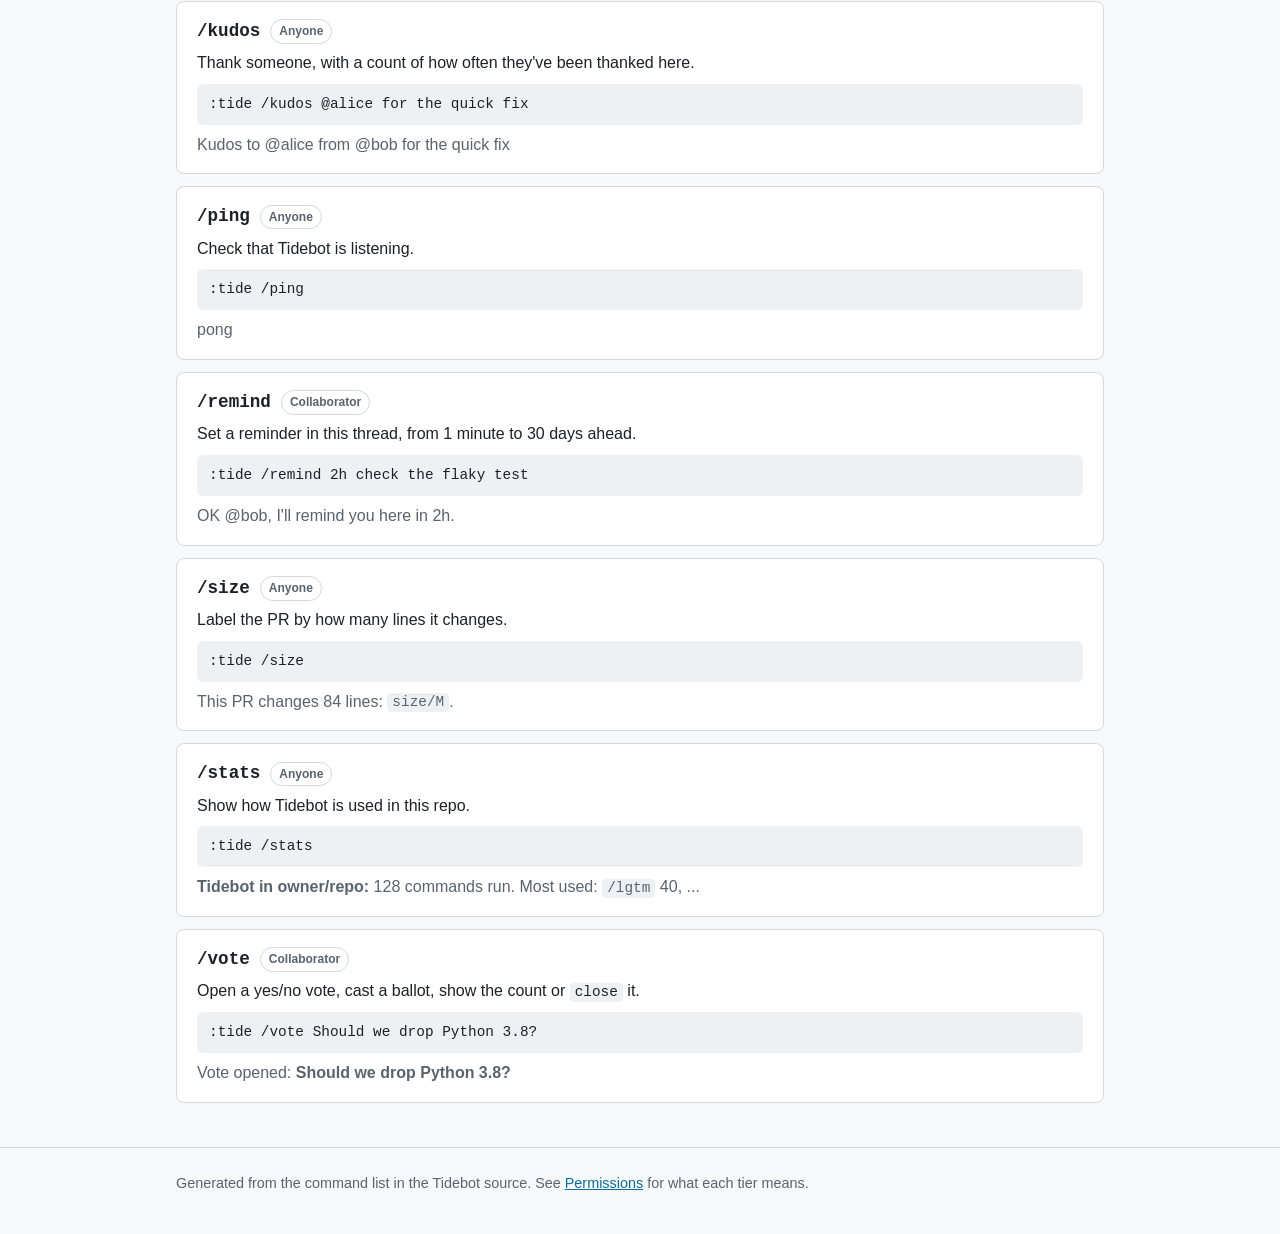
==== commit 1898bd91: "feat: add search and a tier filter to the command reference" ====
--- a/site/commands.html
+++ b/site/commands.html
@@ -23,87 +23,100 @@
       <h1>Commands</h1>
       <p>37 commands in three groups. Start a line with <code>:tide</code>, then the command.</p>
     </div>
+    <form class="filters" role="search" onsubmit="return false">
+      <label for="search">Search</label>
+      <input type="search" id="search" placeholder="merge, review, label..." autocomplete="off">
+      <label for="tier">Commands I can run as</label>
+      <select id="tier">
+        <option value="">show all</option>
+        <option value="0">Anyone</option>
+        <option value="1">Collaborator</option>
+        <option value="2">Maintainer</option>
+      </select>
+    </form>
+    <p id="no-results" hidden>No command matches that search.</p>
+
     <section class="group" id="group-ai">
       <h2>AI</h2>
-      <article class="command" id="ask" data-tier="Anyone" data-search="ask ai anyone answer a question using the issue or pr thread as context.">
+      <article class="command" id="ask" data-level="0" data-search="ask ai anyone answer a question using the issue or pr thread as context.">
         <h3><a href="#ask">/ask</a> <span class="tier">Anyone</span></h3>
         <p>Answer a question using the issue or PR thread as context.</p>
         <pre><code>:tide /ask where is auth handled?</code></pre>
         <p class="result">A short answer that points at the files or comments it used.</p>
       </article>
-      <article class="command" id="changelog" data-tier="Anyone" data-search="changelog ai anyone write a release-note line for the pr.">
+      <article class="command" id="changelog" data-level="0" data-search="changelog ai anyone write a release-note line for the pr.">
         <h3><a href="#changelog">/changelog</a> <span class="tier">Anyone</span></h3>
         <p>Write a release-note line for the PR.</p>
         <pre><code>:tide /changelog</code></pre>
         <p class="result">- Reminders can now be cancelled with <code>/remind cancel</code> (#42)</p>
       </article>
-      <article class="command" id="chat" data-tier="Anyone" data-search="chat ai anyone talk with the model in the thread, with earlier `/chat` turns as context.">
+      <article class="command" id="chat" data-level="0" data-search="chat ai anyone talk with the model in the thread, with earlier `/chat` turns as context.">
         <h3><a href="#chat">/chat</a> <span class="tier">Anyone</span></h3>
         <p>Talk with the model in the thread, with earlier <code>/chat</code> turns as context.</p>
         <pre><code>:tide /chat would a cache help here?</code></pre>
         <p class="result">A reply that follows on from the earlier turns.</p>
       </article>
-      <article class="command" id="checklist" data-tier="Anyone" data-search="checklist ai anyone make a review checklist for a pr or a definition of done for an issue.">
+      <article class="command" id="checklist" data-level="0" data-search="checklist ai anyone make a review checklist for a pr or a definition of done for an issue.">
         <h3><a href="#checklist">/checklist</a> <span class="tier">Anyone</span></h3>
         <p>Make a review checklist for a PR or a definition of done for an issue.</p>
         <pre><code>:tide /checklist</code></pre>
         <p class="result">A GitHub task list of up to ten unticked items.</p>
       </article>
-      <article class="command" id="docs" data-tier="Anyone" data-search="docs ai anyone suggest missing or outdated doc comments in the pr.">
+      <article class="command" id="docs" data-level="0" data-search="docs ai anyone suggest missing or outdated doc comments in the pr.">
         <h3><a href="#docs">/docs</a> <span class="tier">Anyone</span></h3>
         <p>Suggest missing or outdated doc comments in the PR.</p>
         <pre><code>:tide /docs</code></pre>
         <p class="result">Suggested docstrings, and a note when code changed but no docs did.</p>
       </article>
-      <article class="command" id="estimate" data-tier="Anyone" data-search="estimate ai anyone give a rough size and effort for an issue or pr.">
+      <article class="command" id="estimate" data-level="0" data-search="estimate ai anyone give a rough size and effort for an issue or pr.">
         <h3><a href="#estimate">/estimate</a> <span class="tier">Anyone</span></h3>
         <p>Give a rough size and effort for an issue or PR.</p>
         <pre><code>:tide /estimate assuming no API changes</code></pre>
         <p class="result"><strong>M</strong>, about a day, with up to three reasons.</p>
       </article>
-      <article class="command" id="explain" data-tier="Anyone" data-search="explain ai anyone explain a pr&#x27;s change from its diff, or an issue in plain words.">
+      <article class="command" id="explain" data-level="0" data-search="explain ai anyone explain a pr&#x27;s change from its diff, or an issue in plain words.">
         <h3><a href="#explain">/explain</a> <span class="tier">Anyone</span></h3>
         <p>Explain a PR's change from its diff, or an issue in plain words.</p>
         <pre><code>:tide /explain</code></pre>
         <p class="result">A plain-language walk through what changes and why.</p>
       </article>
-      <article class="command" id="perf" data-tier="Anyone" data-search="perf ai anyone look only for performance problems in the changed files.">
+      <article class="command" id="perf" data-level="0" data-search="perf ai anyone look only for performance problems in the changed files.">
         <h3><a href="#perf">/perf</a> <span class="tier">Anyone</span></h3>
         <p>Look only for performance problems in the changed files.</p>
         <pre><code>:tide /perf</code></pre>
         <p class="result">Findings such as repeated work in loops or quadratic searches.</p>
       </article>
-      <article class="command" id="review" data-tier="Anyone" data-search="review ai anyone run the review pipeline and post the findings in one comment.">
+      <article class="command" id="review" data-level="0" data-search="review ai anyone run the review pipeline and post the findings in one comment.">
         <h3><a href="#review">/review</a> <span class="tier">Anyone</span></h3>
         <p>Run the review pipeline and post the findings in one comment.</p>
         <pre><code>:tide /review</code></pre>
         <p class="result">A memo on what the PR does, then each verified finding by file.</p>
       </article>
-      <article class="command" id="review-sc" data-tier="Anyone" data-search="review-sc ai anyone review the pr and post up to 12 findings as inline suggested changes.">
+      <article class="command" id="review-sc" data-level="0" data-search="review-sc ai anyone review the pr and post up to 12 findings as inline suggested changes.">
         <h3><a href="#review-sc">/review-sc</a> <span class="tier">Anyone</span></h3>
         <p>Review the PR and post up to 12 findings as inline suggested changes.</p>
         <pre><code>:tide /review-sc</code></pre>
         <p class="result">One PR review with suggestions you can commit from the diff view.</p>
       </article>
-      <article class="command" id="roast" data-tier="Anyone" data-search="roast ai anyone a light-hearted take on the pr&#x27;s code, never on the people behind it.">
+      <article class="command" id="roast" data-level="0" data-search="roast ai anyone a light-hearted take on the pr&#x27;s code, never on the people behind it.">
         <h3><a href="#roast">/roast</a> <span class="tier">Anyone</span></h3>
         <p>A light-hearted take on the PR's code, never on the people behind it.</p>
         <pre><code>:tide /roast</code></pre>
         <p class="result">Three to five friendly lines, ending with something the PR does well.</p>
       </article>
-      <article class="command" id="security" data-tier="Anyone" data-search="security ai anyone look only for security problems in the changed files.">
+      <article class="command" id="security" data-level="0" data-search="security ai anyone look only for security problems in the changed files.">
         <h3><a href="#security">/security</a> <span class="tier">Anyone</span></h3>
         <p>Look only for security problems in the changed files.</p>
         <pre><code>:tide /security</code></pre>
         <p class="result">Findings such as injection, path traversal or secrets in code.</p>
       </article>
-      <article class="command" id="summarize" data-tier="Anyone" data-search="summarize ai anyone summarize a long issue or pr thread.">
+      <article class="command" id="summarize" data-level="0" data-search="summarize ai anyone summarize a long issue or pr thread.">
         <h3><a href="#summarize">/summarize</a> <span class="tier">Anyone</span></h3>
         <p>Summarize a long issue or PR thread.</p>
         <pre><code>:tide /summarize</code></pre>
         <p class="result">A few lines on where the discussion stands and what is still open.</p>
       </article>
-      <article class="command" id="test" data-tier="Anyone" data-search="test ai anyone list the test cases the pr&#x27;s code changes still need.">
+      <article class="command" id="test" data-level="0" data-search="test ai anyone list the test cases the pr&#x27;s code changes still need.">
         <h3><a href="#test">/test</a> <span class="tier">Anyone</span></h3>
         <p>List the test cases the PR's code changes still need.</p>
         <pre><code>:tide /test edge cases for the parser</code></pre>
@@ -113,92 +126,92 @@
 
     <section class="group" id="group-workflow">
       <h2>Workflow</h2>
-      <article class="command" id="approve" data-tier="Maintainer" data-search="approve workflow maintainer approve the pr as a github review.">
+      <article class="command" id="approve" data-level="2" data-search="approve workflow maintainer approve the pr as a github review.">
         <h3><a href="#approve">/approve</a> <span class="tier">Maintainer</span></h3>
         <p>Approve the PR as a GitHub review.</p>
         <pre><code>:tide /approve</code></pre>
         <p class="result">An approving review is posted.</p>
       </article>
-      <article class="command" id="assign" data-tier="Collaborator (self), Maintainer (others)" data-search="assign workflow collaborator (self), maintainer (others) assign yourself, or (as a maintainer) anyone else.">
+      <article class="command" id="assign" data-level="1" data-search="assign workflow collaborator (self), maintainer (others) assign yourself, or (as a maintainer) anyone else.">
         <h3><a href="#assign">/assign</a> <span class="tier">Collaborator (self), Maintainer (others)</span></h3>
         <p>Assign yourself, or (as a maintainer) anyone else.</p>
         <pre><code>:tide /assign @me</code></pre>
         <p class="result">The issue is assigned; no reply.</p>
       </article>
-      <article class="command" id="cc" data-tier="Collaborator" data-search="cc workflow collaborator ask someone to look: a review request on a pr, a mention on an issue.">
+      <article class="command" id="cc" data-level="1" data-search="cc workflow collaborator ask someone to look: a review request on a pr, a mention on an issue.">
         <h3><a href="#cc">/cc</a> <span class="tier">Collaborator</span></h3>
         <p>Ask someone to look: a review request on a PR, a mention on an issue.</p>
         <pre><code>:tide /cc @alice</code></pre>
         <p class="result">cc @alice</p>
       </article>
-      <article class="command" id="close" data-tier="Maintainer" data-search="close workflow maintainer close the issue or pr.">
+      <article class="command" id="close" data-level="2" data-search="close workflow maintainer close the issue or pr.">
         <h3><a href="#close">/close</a> <span class="tier">Maintainer</span></h3>
         <p>Close the issue or PR.</p>
         <pre><code>:tide /close</code></pre>
         <p class="result">It is closed; no reply.</p>
       </article>
-      <article class="command" id="duplicate" data-tier="Maintainer" data-search="duplicate workflow maintainer mark the issue as a duplicate of another and close it.">
+      <article class="command" id="duplicate" data-level="2" data-search="duplicate workflow maintainer mark the issue as a duplicate of another and close it.">
         <h3><a href="#duplicate">/duplicate</a> <span class="tier">Maintainer</span></h3>
         <p>Mark the issue as a duplicate of another and close it.</p>
         <pre><code>:tide /duplicate #123</code></pre>
         <p class="result">Duplicate of #123</p>
       </article>
-      <article class="command" id="hold" data-tier="Collaborator" data-search="hold workflow collaborator block a merge with `do-not-merge/hold`, or `cancel` to lift it.">
+      <article class="command" id="hold" data-level="1" data-search="hold workflow collaborator block a merge with `do-not-merge/hold`, or `cancel` to lift it.">
         <h3><a href="#hold">/hold</a> <span class="tier">Collaborator</span></h3>
         <p>Block a merge with <code>do-not-merge/hold</code>, or <code>cancel</code> to lift it.</p>
         <pre><code>:tide /hold</code></pre>
         <p class="result">The hold label is added; no reply.</p>
       </article>
-      <article class="command" id="label" data-tier="Maintainer" data-search="label workflow maintainer add labels, or remove one with a leading minus.">
+      <article class="command" id="label" data-level="2" data-search="label workflow maintainer add labels, or remove one with a leading minus.">
         <h3><a href="#label">/label</a> <span class="tier">Maintainer</span></h3>
         <p>Add labels, or remove one with a leading minus.</p>
         <pre><code>:tide /label bug -question</code></pre>
         <p class="result">Labels are updated; no reply.</p>
       </article>
-      <article class="command" id="lgtm" data-tier="Collaborator" data-search="lgtm workflow collaborator add the `lgtm` label to a pr, or `cancel` to remove it.">
+      <article class="command" id="lgtm" data-level="1" data-search="lgtm workflow collaborator add the `lgtm` label to a pr, or `cancel` to remove it.">
         <h3><a href="#lgtm">/lgtm</a> <span class="tier">Collaborator</span></h3>
         <p>Add the <code>lgtm</code> label to a PR, or <code>cancel</code> to remove it.</p>
         <pre><code>:tide /lgtm</code></pre>
         <p class="result">The <code>lgtm</code> label is added; no reply.</p>
         <p class="note">Collaborators can also write a bare <code>/lgtm</code> on its own line.</p>
       </article>
-      <article class="command" id="lock" data-tier="Maintainer" data-search="lock workflow maintainer lock the conversation, with an optional reason, or `cancel` to unlock.">
+      <article class="command" id="lock" data-level="2" data-search="lock workflow maintainer lock the conversation, with an optional reason, or `cancel` to unlock.">
         <h3><a href="#lock">/lock</a> <span class="tier">Maintainer</span></h3>
         <p>Lock the conversation, with an optional reason, or <code>cancel</code> to unlock.</p>
         <pre><code>:tide /lock resolved</code></pre>
         <p class="result">The conversation is locked; no reply.</p>
       </article>
-      <article class="command" id="merge" data-tier="Maintainer" data-search="merge workflow maintainer merge the pr once ci is green and it has an approval.">
+      <article class="command" id="merge" data-level="2" data-search="merge workflow maintainer merge the pr once ci is green and it has an approval.">
         <h3><a href="#merge">/merge</a> <span class="tier">Maintainer</span></h3>
         <p>Merge the PR once CI is green and it has an approval.</p>
         <pre><code>:tide /merge squash</code></pre>
         <p class="result">Not merging: it has no approval; CI is still running.</p>
       </article>
-      <article class="command" id="milestone" data-tier="Maintainer" data-search="milestone workflow maintainer set the milestone, or `clear` it.">
+      <article class="command" id="milestone" data-level="2" data-search="milestone workflow maintainer set the milestone, or `clear` it.">
         <h3><a href="#milestone">/milestone</a> <span class="tier">Maintainer</span></h3>
         <p>Set the milestone, or <code>clear</code> it.</p>
         <pre><code>:tide /milestone v1.0</code></pre>
         <p class="result">The milestone is set; no reply.</p>
       </article>
-      <article class="command" id="reopen" data-tier="Maintainer" data-search="reopen workflow maintainer reopen a closed issue or pr.">
+      <article class="command" id="reopen" data-level="2" data-search="reopen workflow maintainer reopen a closed issue or pr.">
         <h3><a href="#reopen">/reopen</a> <span class="tier">Maintainer</span></h3>
         <p>Reopen a closed issue or PR.</p>
         <pre><code>:tide /reopen</code></pre>
         <p class="result">It is reopened; no reply.</p>
       </article>
-      <article class="command" id="retitle" data-tier="Maintainer" data-search="retitle workflow maintainer change the title.">
+      <article class="command" id="retitle" data-level="2" data-search="retitle workflow maintainer change the title.">
         <h3><a href="#retitle">/retitle</a> <span class="tier">Maintainer</span></h3>
         <p>Change the title.</p>
         <pre><code>:tide /retitle Fix crash when the config file is empty</code></pre>
         <p class="result">The title is changed; no reply.</p>
       </article>
-      <article class="command" id="ship" data-tier="Maintainer" data-search="ship workflow maintainer approve and merge in one step, if nothing else blocks the merge.">
+      <article class="command" id="ship" data-level="2" data-search="ship workflow maintainer approve and merge in one step, if nothing else blocks the merge.">
         <h3><a href="#ship">/ship</a> <span class="tier">Maintainer</span></h3>
         <p>Approve and merge in one step, if nothing else blocks the merge.</p>
         <pre><code>:tide /ship</code></pre>
         <p class="result">The PR is approved and merged.</p>
       </article>
-      <article class="command" id="wip" data-tier="Collaborator" data-search="wip workflow collaborator mark a pr as work in progress, or `cancel` when it&#x27;s ready.">
+      <article class="command" id="wip" data-level="1" data-search="wip workflow collaborator mark a pr as work in progress, or `cancel` when it&#x27;s ready.">
         <h3><a href="#wip">/wip</a> <span class="tier">Collaborator</span></h3>
         <p>Mark a PR as work in progress, or <code>cancel</code> when it's ready.</p>
         <pre><code>:tide /wip</code></pre>
@@ -208,49 +221,49 @@
 
     <section class="group" id="group-community">
       <h2>Community</h2>
-      <article class="command" id="help" data-tier="Anyone" data-search="help community anyone list the commands you can run here.">
+      <article class="command" id="help" data-level="0" data-search="help community anyone list the commands you can run here.">
         <h3><a href="#help">/help</a> <span class="tier">Anyone</span></h3>
         <p>List the commands you can run here.</p>
         <pre><code>:tide /help</code></pre>
         <p class="result">The commands your access level allows, by group.</p>
       </article>
-      <article class="command" id="joke" data-tier="Anyone" data-search="joke community anyone tell a programming joke.">
+      <article class="command" id="joke" data-level="0" data-search="joke community anyone tell a programming joke.">
         <h3><a href="#joke">/joke</a> <span class="tier">Anyone</span></h3>
         <p>Tell a programming joke.</p>
         <pre><code>:tide /joke</code></pre>
         <p class="result">It works on my machine. Then we'll ship your machine.</p>
       </article>
-      <article class="command" id="kudos" data-tier="Anyone" data-search="kudos community anyone thank someone, with a count of how often they&#x27;ve been thanked here.">
+      <article class="command" id="kudos" data-level="0" data-search="kudos community anyone thank someone, with a count of how often they&#x27;ve been thanked here.">
         <h3><a href="#kudos">/kudos</a> <span class="tier">Anyone</span></h3>
         <p>Thank someone, with a count of how often they've been thanked here.</p>
         <pre><code>:tide /kudos @alice for the quick fix</code></pre>
         <p class="result">Kudos to @alice from @bob for the quick fix</p>
       </article>
-      <article class="command" id="ping" data-tier="Anyone" data-search="ping community anyone check that tidebot is listening.">
+      <article class="command" id="ping" data-level="0" data-search="ping community anyone check that tidebot is listening.">
         <h3><a href="#ping">/ping</a> <span class="tier">Anyone</span></h3>
         <p>Check that Tidebot is listening.</p>
         <pre><code>:tide /ping</code></pre>
         <p class="result">pong</p>
       </article>
-      <article class="command" id="remind" data-tier="Collaborator" data-search="remind community collaborator set a reminder in this thread, from 1 minute to 30 days ahead.">
+      <article class="command" id="remind" data-level="1" data-search="remind community collaborator set a reminder in this thread, from 1 minute to 30 days ahead.">
         <h3><a href="#remind">/remind</a> <span class="tier">Collaborator</span></h3>
         <p>Set a reminder in this thread, from 1 minute to 30 days ahead.</p>
         <pre><code>:tide /remind 2h check the flaky test</code></pre>
         <p class="result">OK @bob, I'll remind you here in 2h.</p>
       </article>
-      <article class="command" id="size" data-tier="Anyone" data-search="size community anyone label the pr by how many lines it changes.">
+      <article class="command" id="size" data-level="0" data-search="size community anyone label the pr by how many lines it changes.">
         <h3><a href="#size">/size</a> <span class="tier">Anyone</span></h3>
         <p>Label the PR by how many lines it changes.</p>
         <pre><code>:tide /size</code></pre>
         <p class="result">This PR changes 84 lines: <code>size/M</code>.</p>
       </article>
-      <article class="command" id="stats" data-tier="Anyone" data-search="stats community anyone show how tidebot is used in this repo.">
+      <article class="command" id="stats" data-level="0" data-search="stats community anyone show how tidebot is used in this repo.">
         <h3><a href="#stats">/stats</a> <span class="tier">Anyone</span></h3>
         <p>Show how Tidebot is used in this repo.</p>
         <pre><code>:tide /stats</code></pre>
         <p class="result"><strong>Tidebot in owner/repo:</strong> 128 commands run. Most used: <code>/lgtm</code> 40, ...</p>
       </article>
-      <article class="command" id="vote" data-tier="Collaborator" data-search="vote community collaborator open a yes/no vote, cast a ballot, show the count or `close` it.">
+      <article class="command" id="vote" data-level="1" data-search="vote community collaborator open a yes/no vote, cast a ballot, show the count or `close` it.">
         <h3><a href="#vote">/vote</a> <span class="tier">Collaborator</span></h3>
         <p>Open a yes/no vote, cast a ballot, show the count or <code>close</code> it.</p>
         <pre><code>:tide /vote Should we drop Python 3.8?</code></pre>
@@ -262,5 +275,6 @@
   <footer>
     <div class="wrap">Generated from the command list in the Tidebot source. See <a href="https://github.com/Pranjal2007v/Tidebot#permissions">Permissions</a> for what each tier means.</div>
   </footer>
+  <script src="search.js"></script>
 </body>
 </html>
--- a/site/style.css
+++ b/site/style.css
@@ -102,3 +102,13 @@
 .command .result { color: var(--muted); margin: 0; }
 .command .note { color: var(--muted); font-size: 0.9rem; margin: 8px 0 0; }
 .tier { font-size: 0.75rem; font-weight: 600; padding: 2px 8px; border-radius: 999px; border: 1px solid var(--border); color: var(--muted); }
+
+.filters { display: flex; flex-wrap: wrap; align-items: center; gap: 8px 12px; margin: 0 0 24px; }
+.filters label { color: var(--muted); font-size: 0.9rem; }
+.filters input, .filters select {
+  font: inherit; color: var(--text); background: var(--surface);
+  border: 1px solid var(--border); border-radius: 6px; padding: 8px 10px;
+}
+.filters input { flex: 1 1 220px; min-width: 0; }
+[hidden] { display: none !important; }
+#no-results { color: var(--muted); }
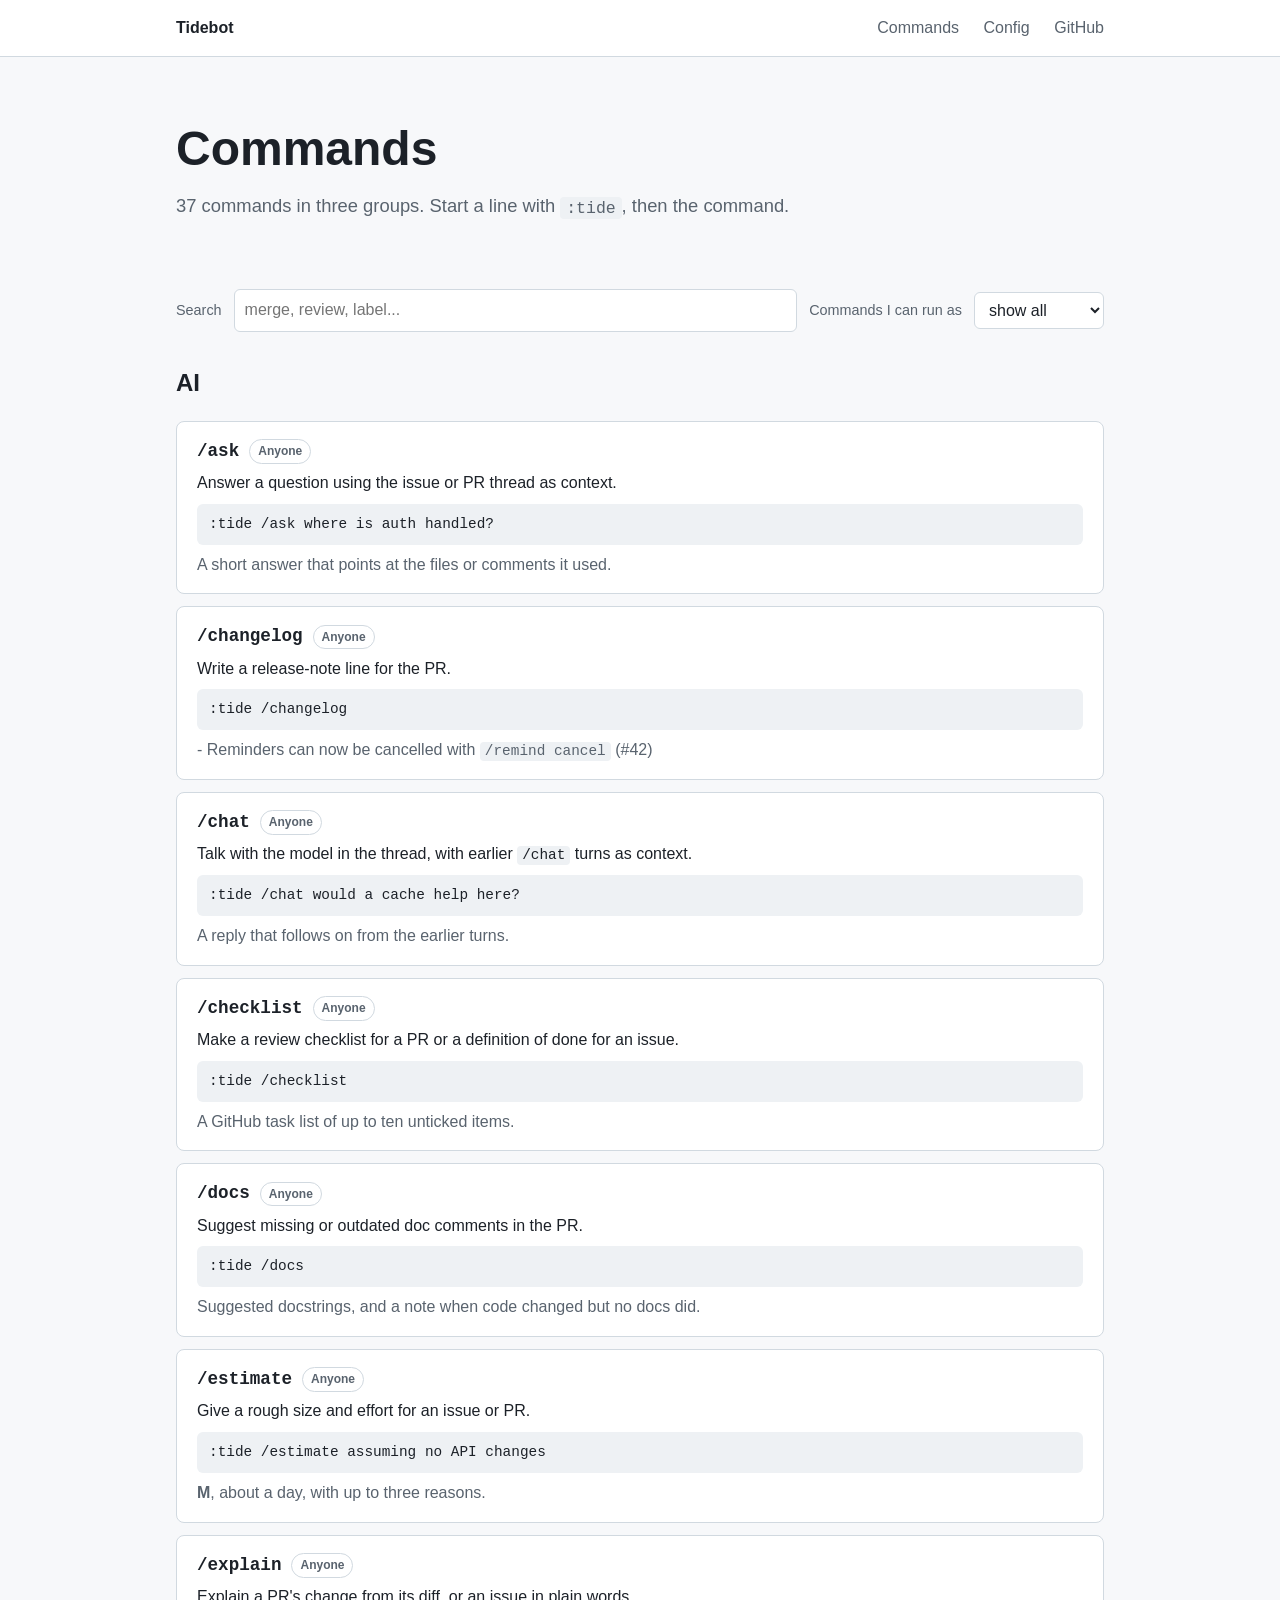
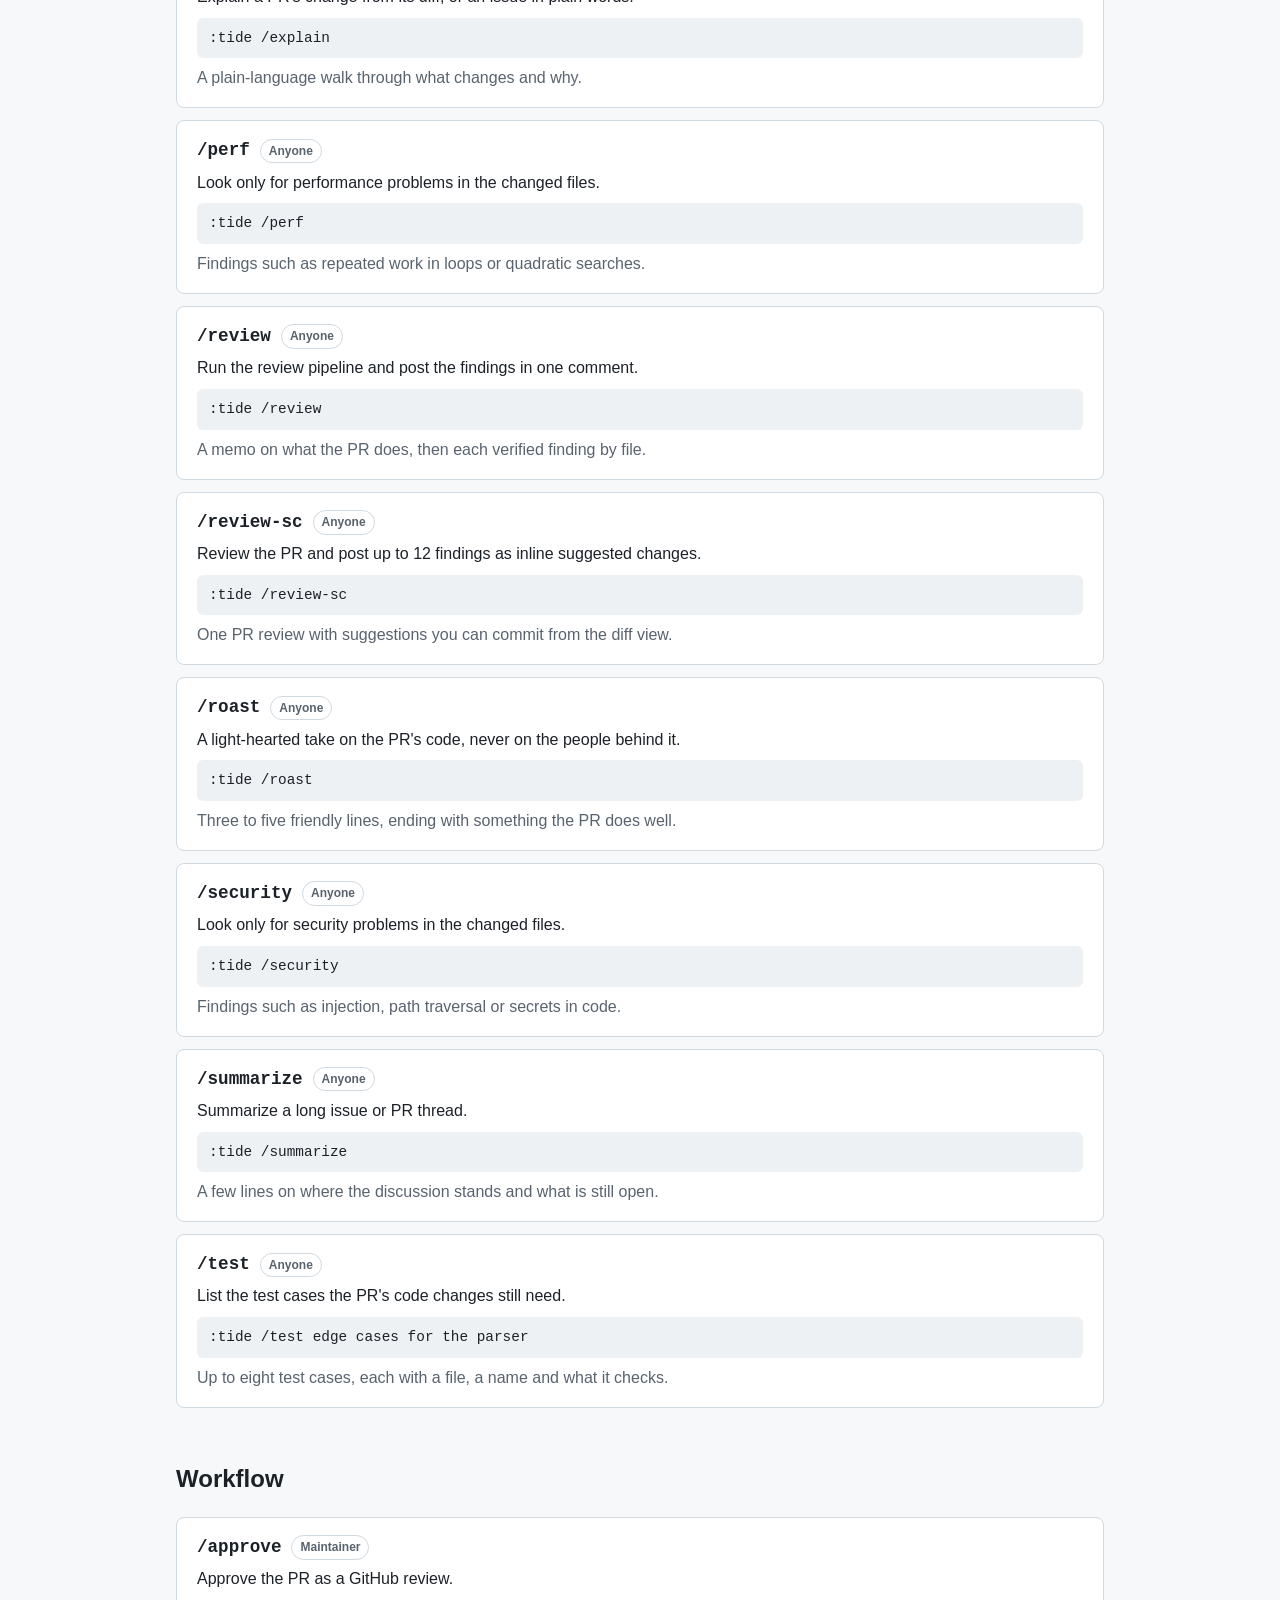
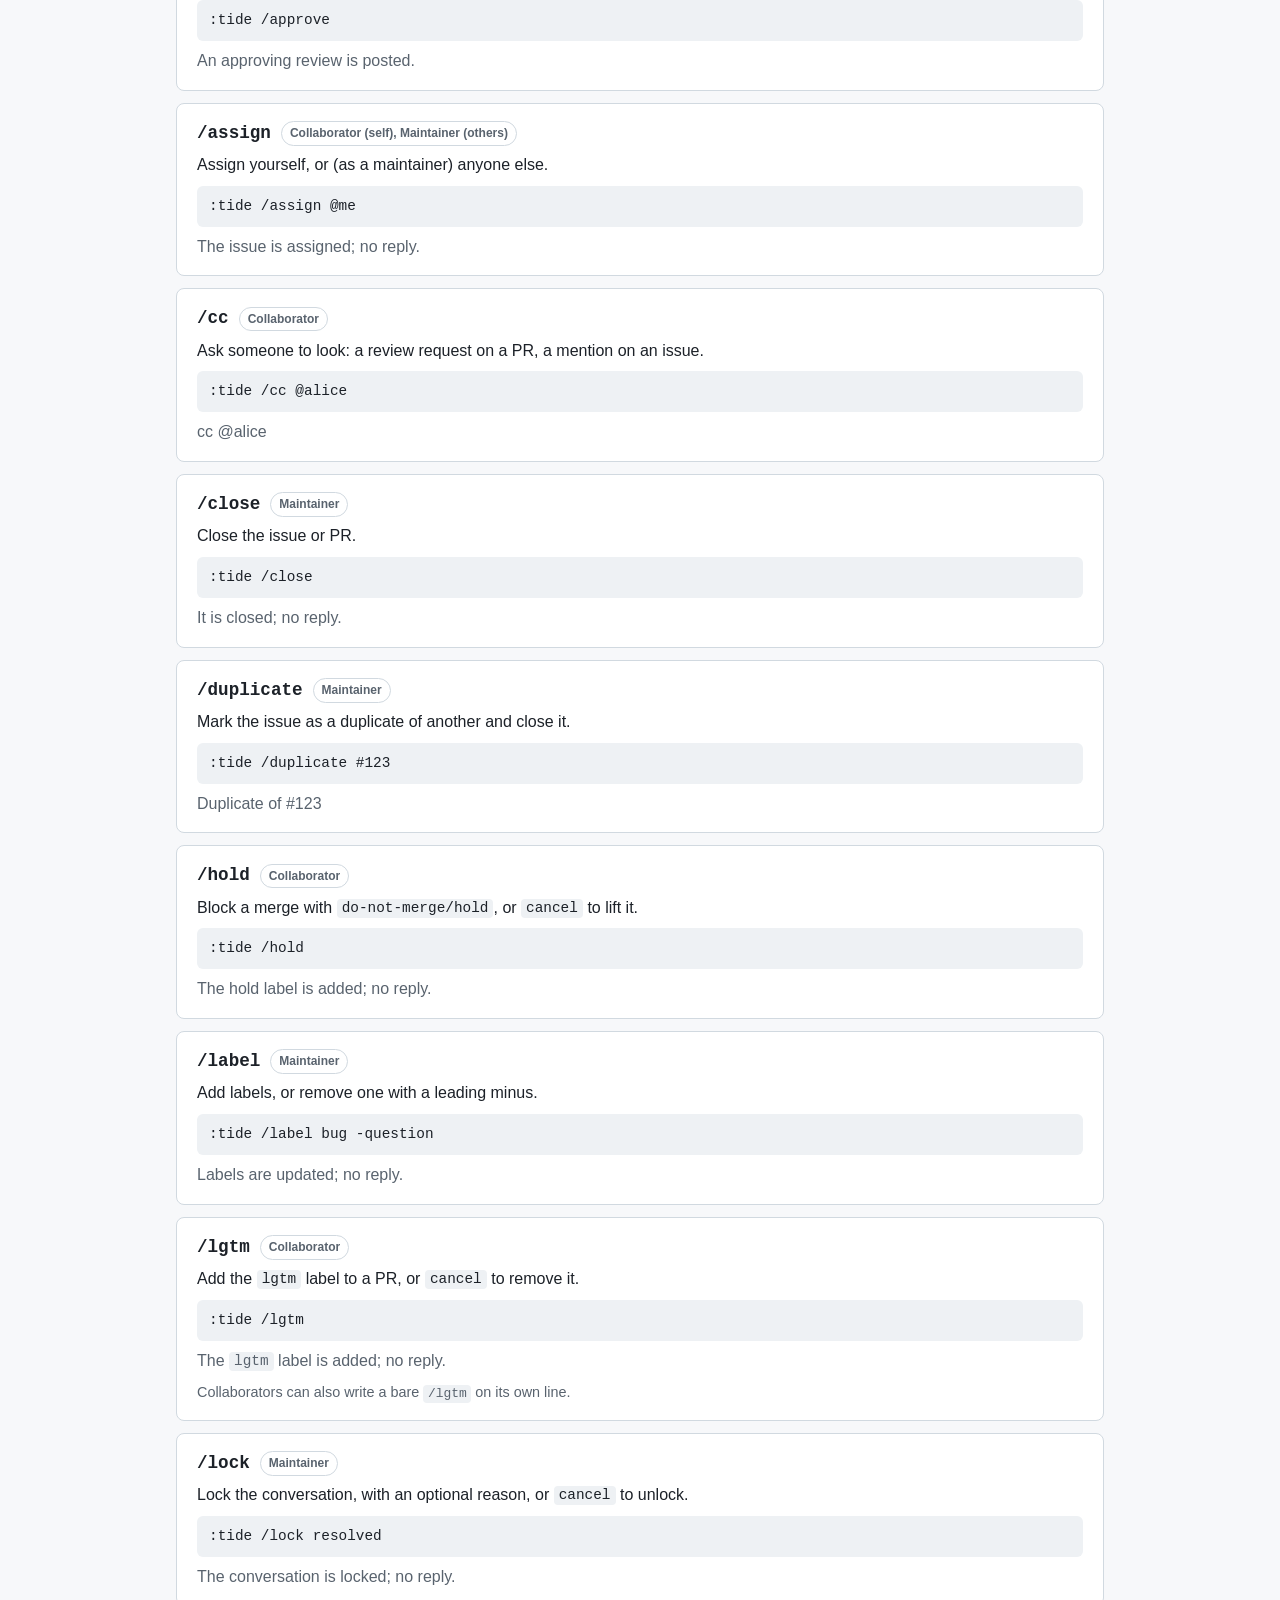
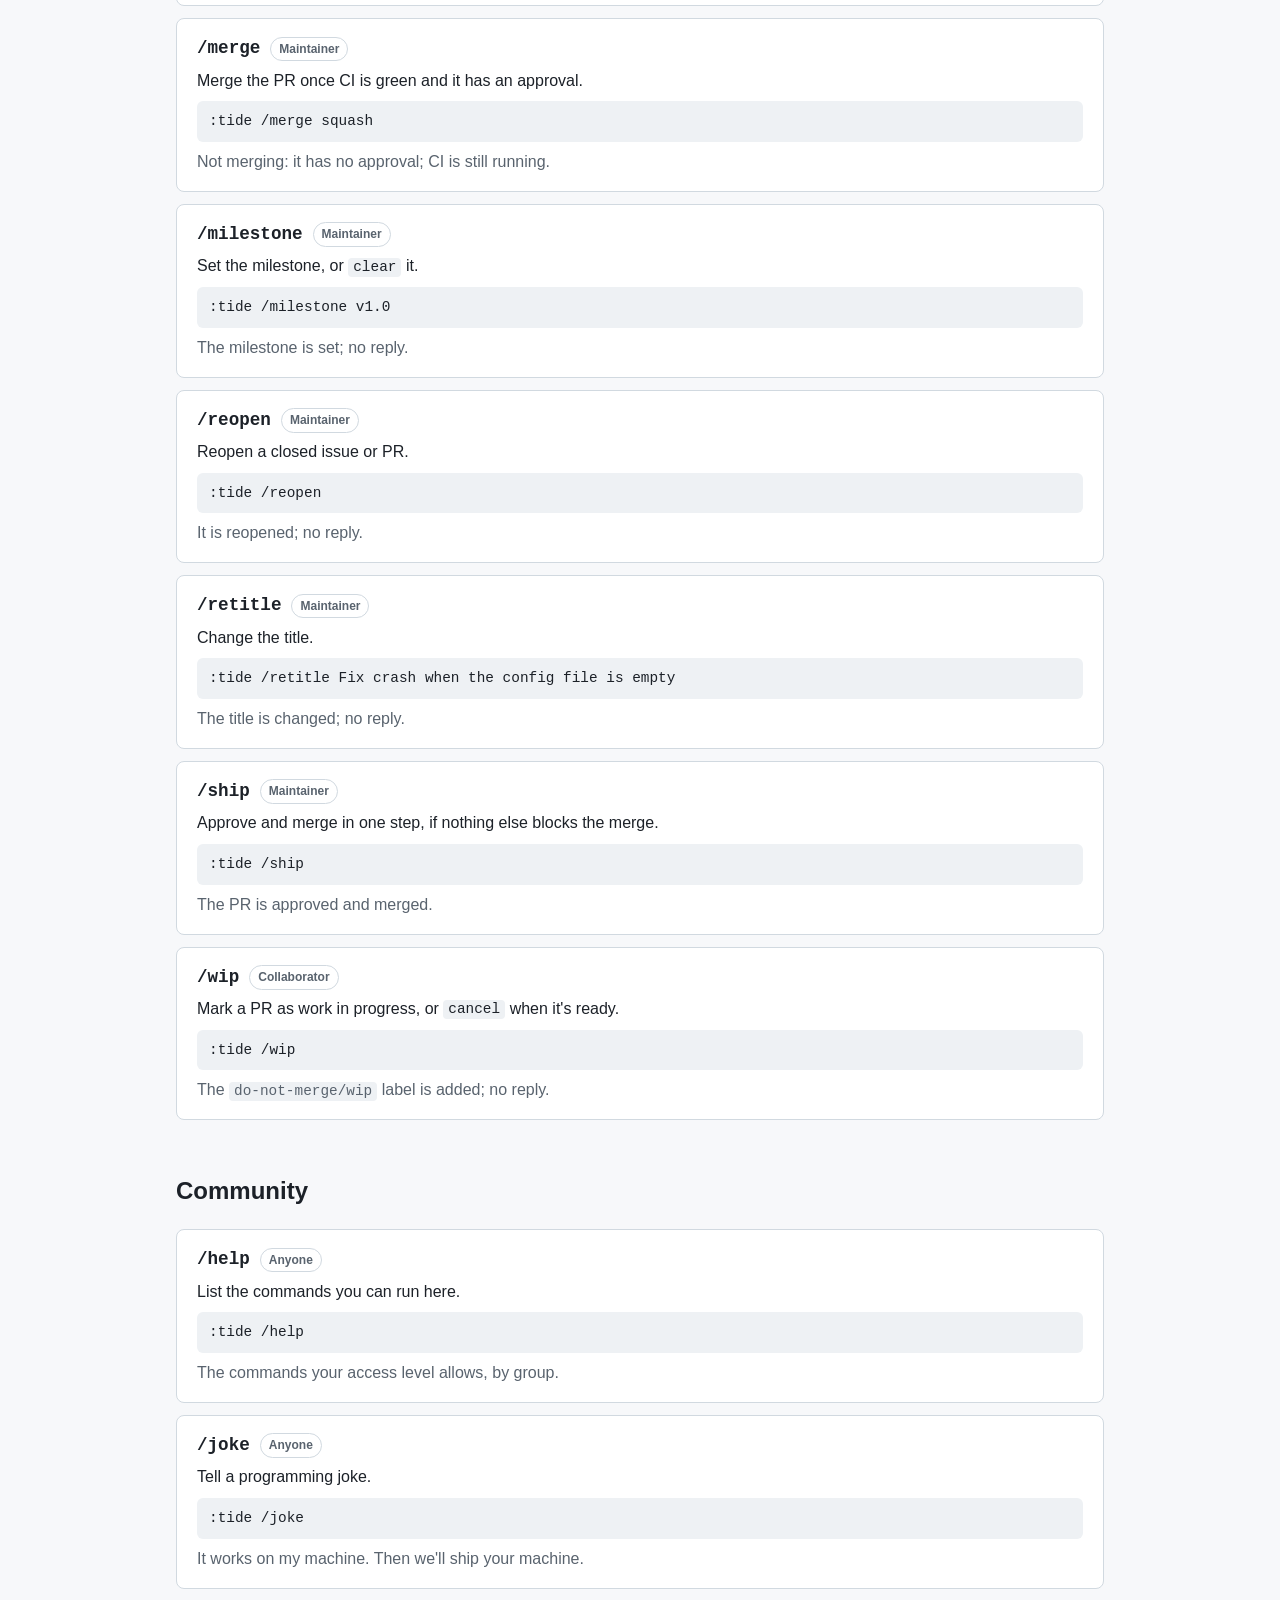
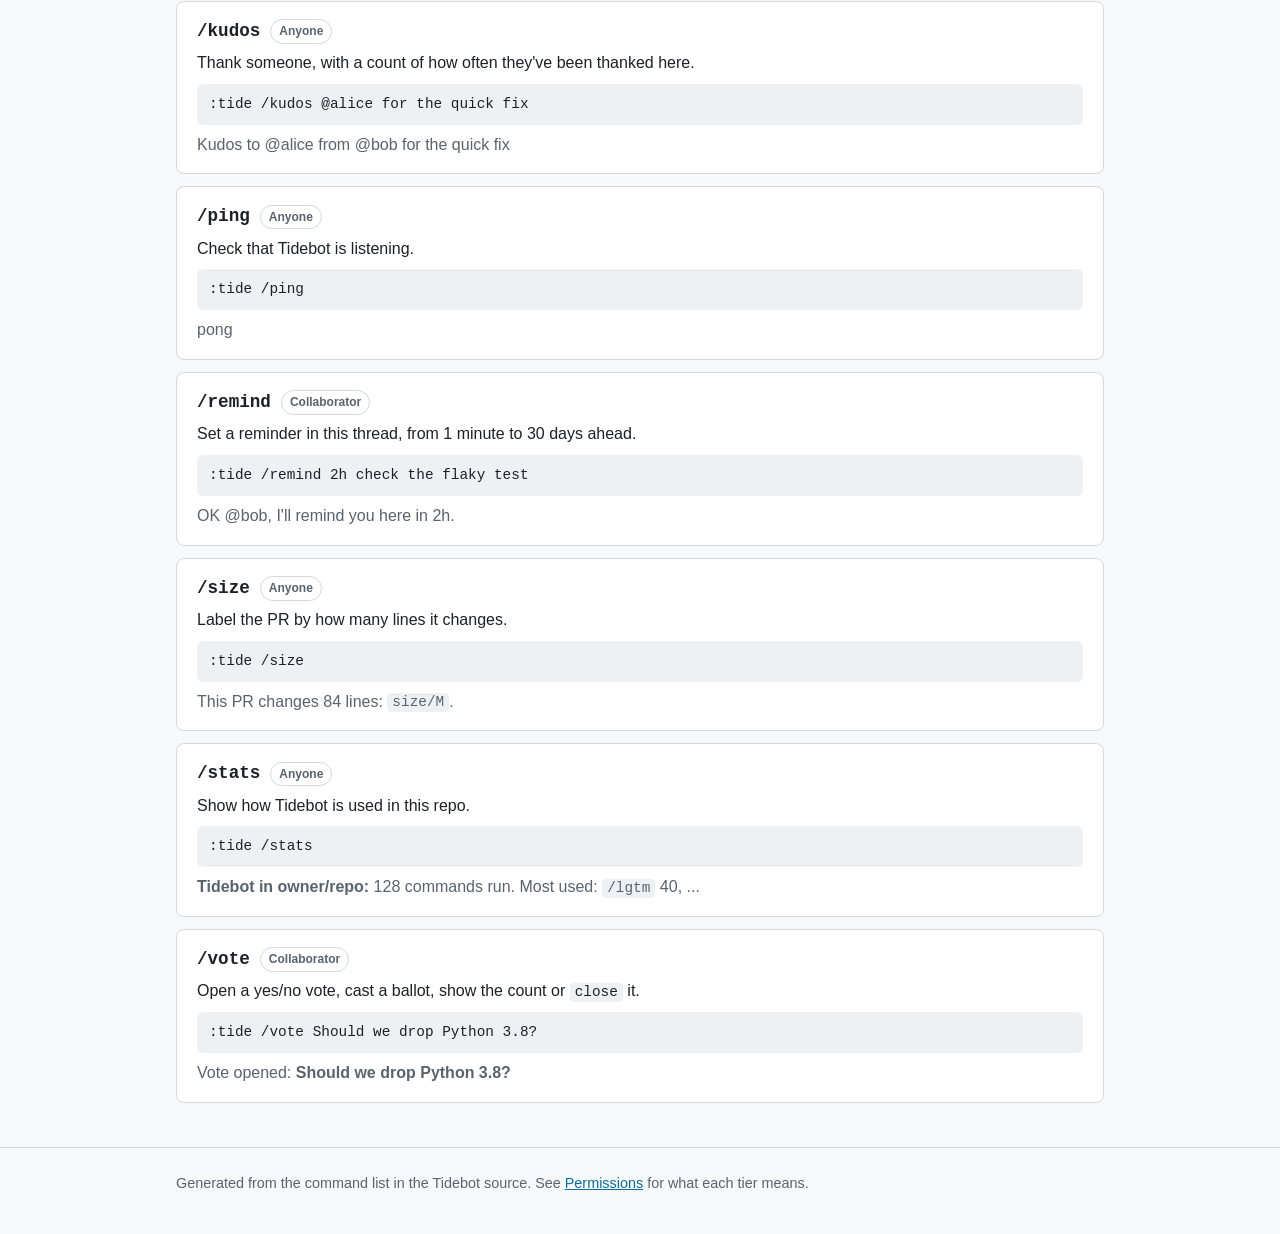
==== commit a2fb3ac4: "feat: generate a config builder page with a switch per .tide.yml option" ====
--- a/site/commands.html
+++ b/site/commands.html
@@ -13,6 +13,7 @@
       <a class="brand" href="index.html">Tidebot</a>
       <nav>
         <a href="commands.html">Commands</a>
+        <a href="config.html">Config</a>
         <a href="https://github.com/Pranjal2007v/Tidebot">GitHub</a>
       </nav>
     </div>
--- a/site/style.css
+++ b/site/style.css
@@ -112,3 +112,10 @@
 .filters input { flex: 1 1 220px; min-width: 0; }
 [hidden] { display: none !important; }
 #no-results { color: var(--muted); }
+
+.builder { display: grid; grid-template-columns: minmax(0, 1fr) minmax(0, 1fr); gap: 24px; align-items: start; margin-bottom: 40px; }
+.option { display: grid; grid-template-columns: auto 1fr; gap: 2px 10px; align-items: baseline; background: var(--surface); border: 1px solid var(--border); border-radius: 8px; padding: 12px 16px; margin-bottom: 10px; cursor: pointer; }
+.option span { grid-column: 2; color: var(--muted); font-size: 0.9rem; }
+.output pre { margin: 0 0 12px; padding: 12px 16px; background: var(--code-bg); border-radius: 8px; overflow-x: auto; }
+.output pre code { background: none; padding: 0; }
+@media (max-width: 760px) { .builder { grid-template-columns: minmax(0, 1fr); } }
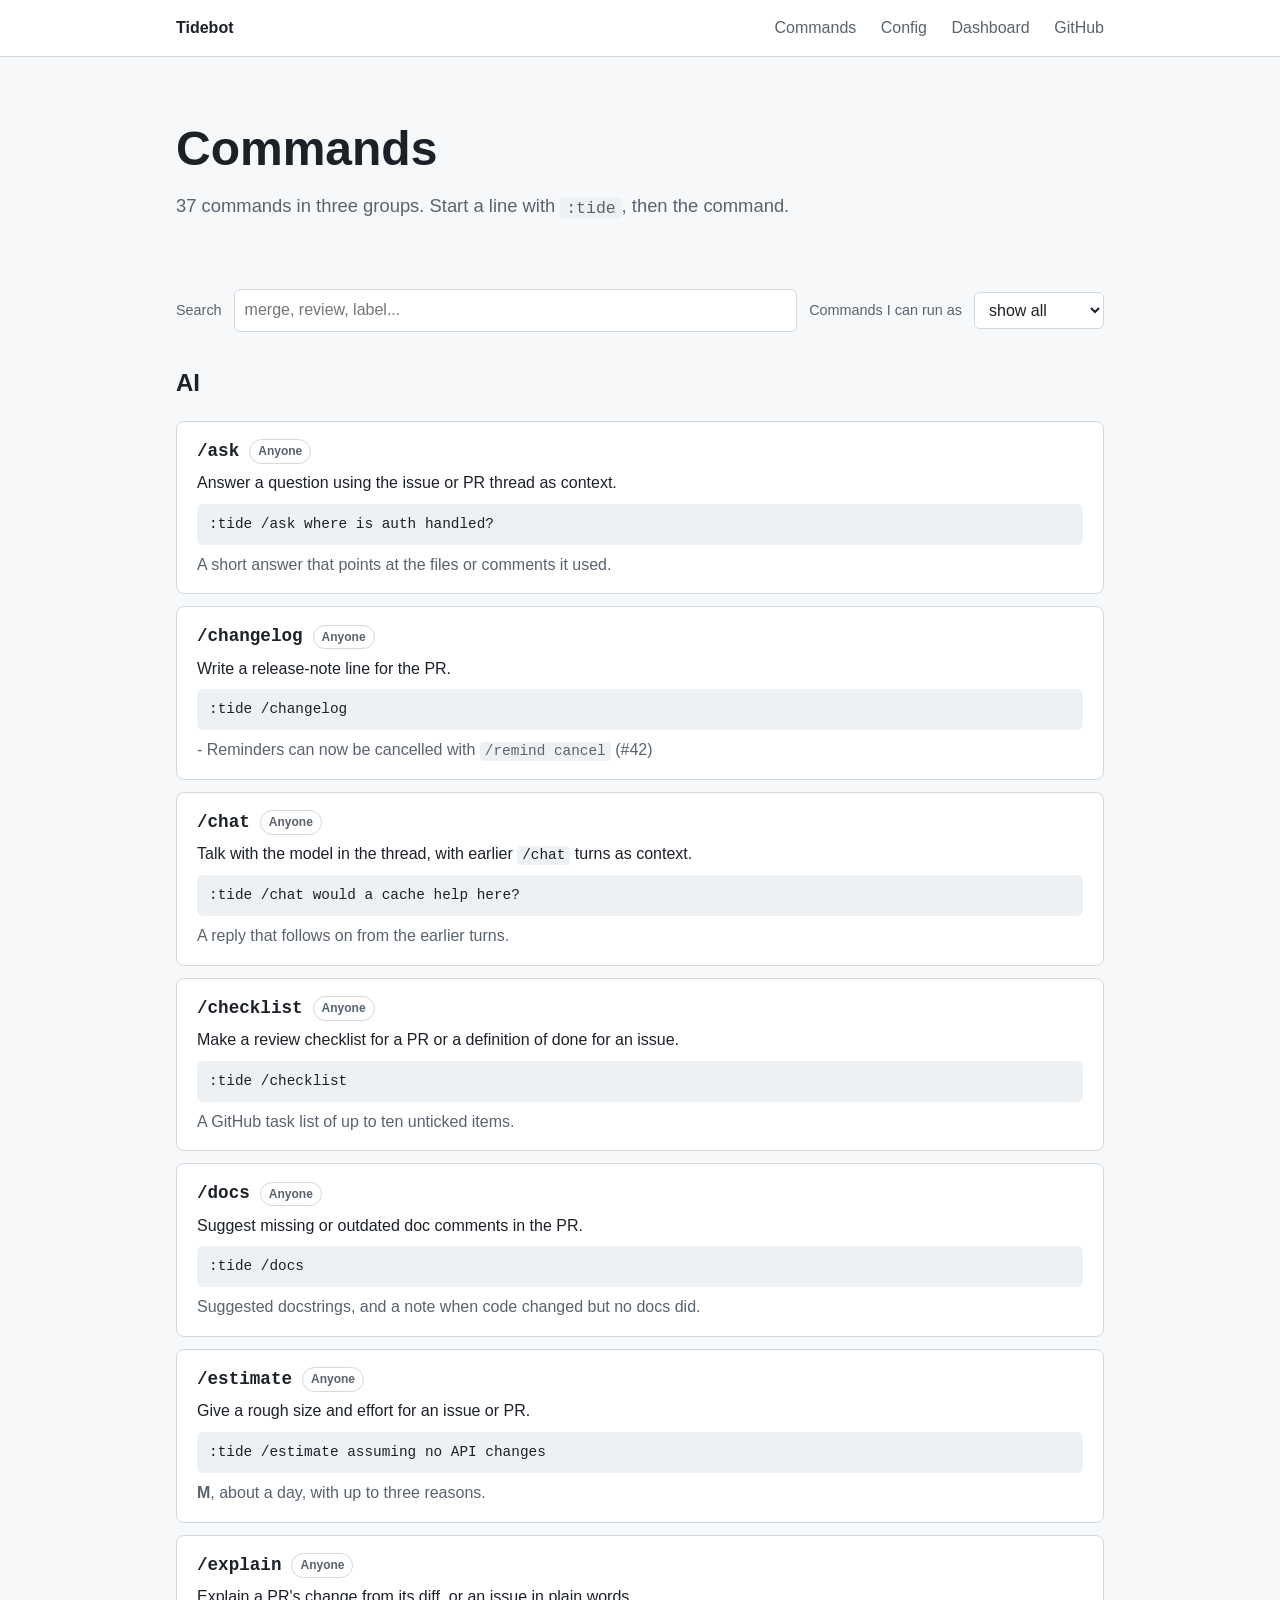
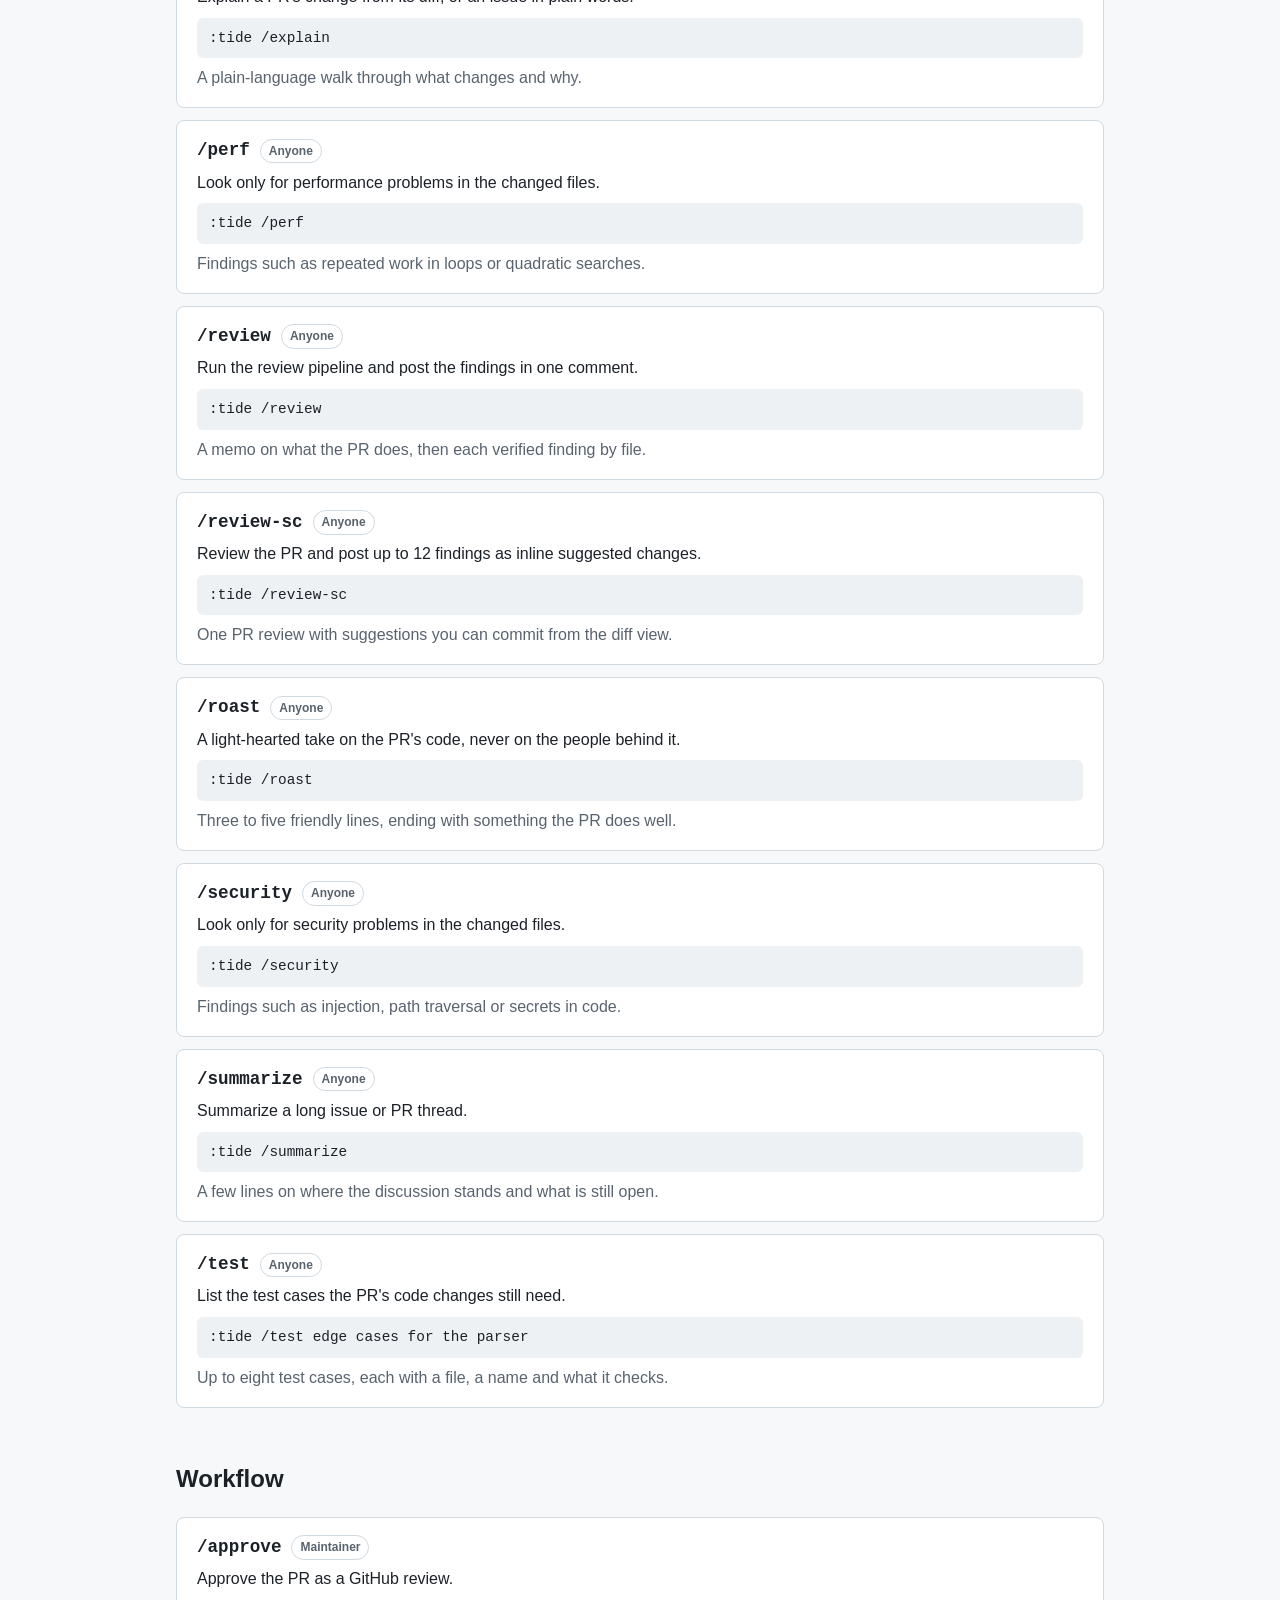
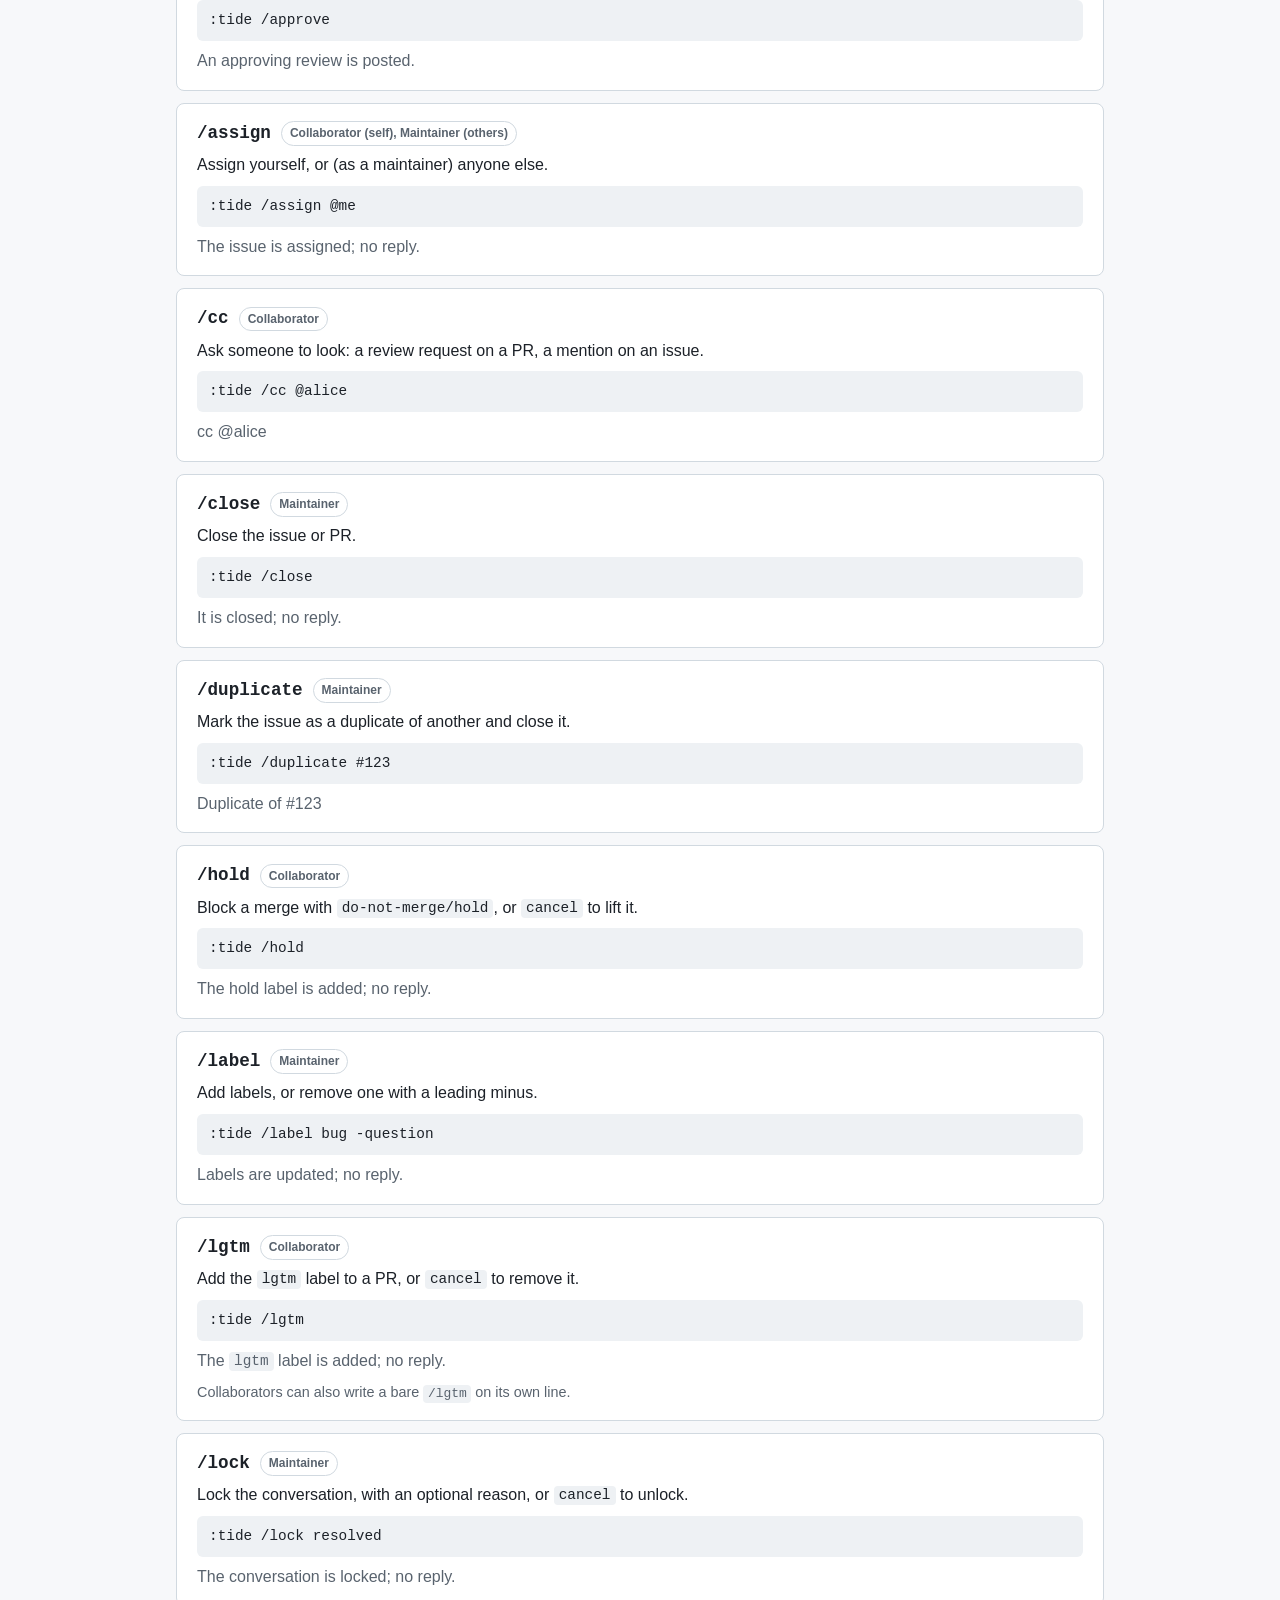
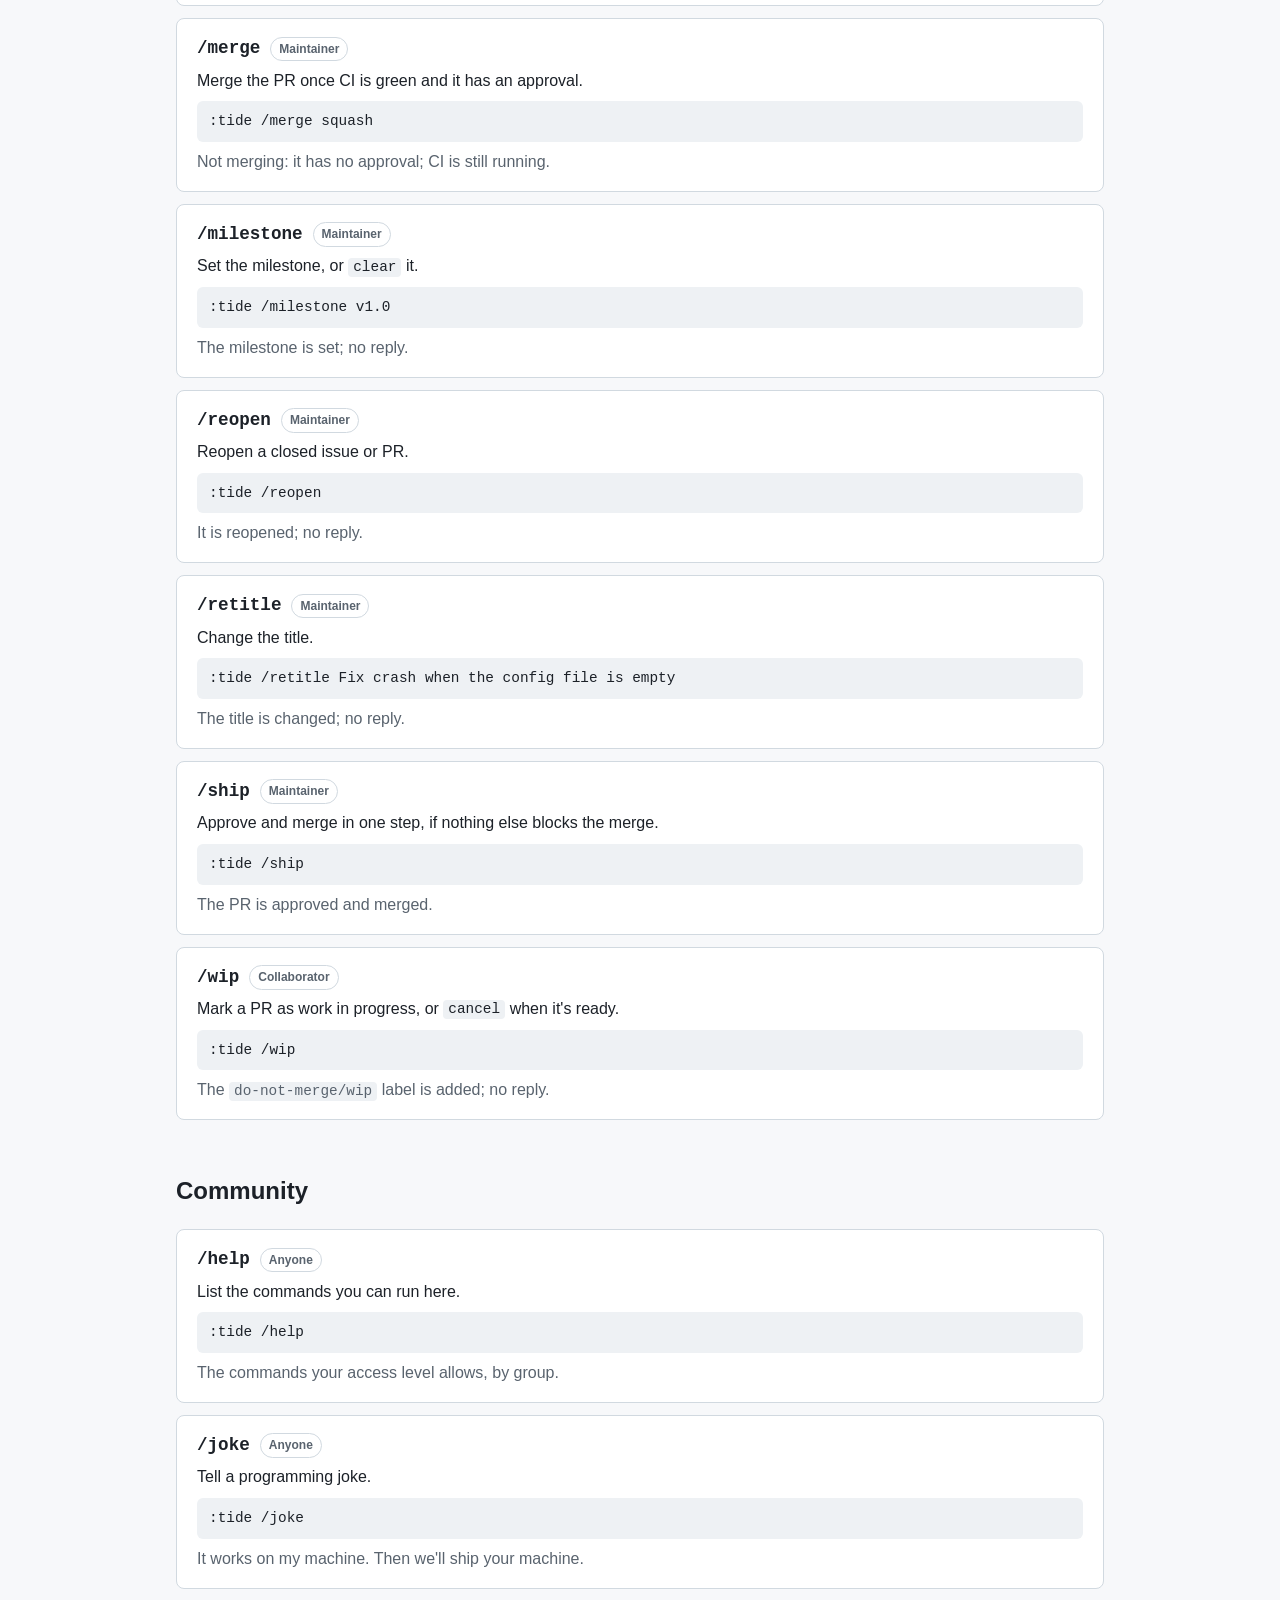
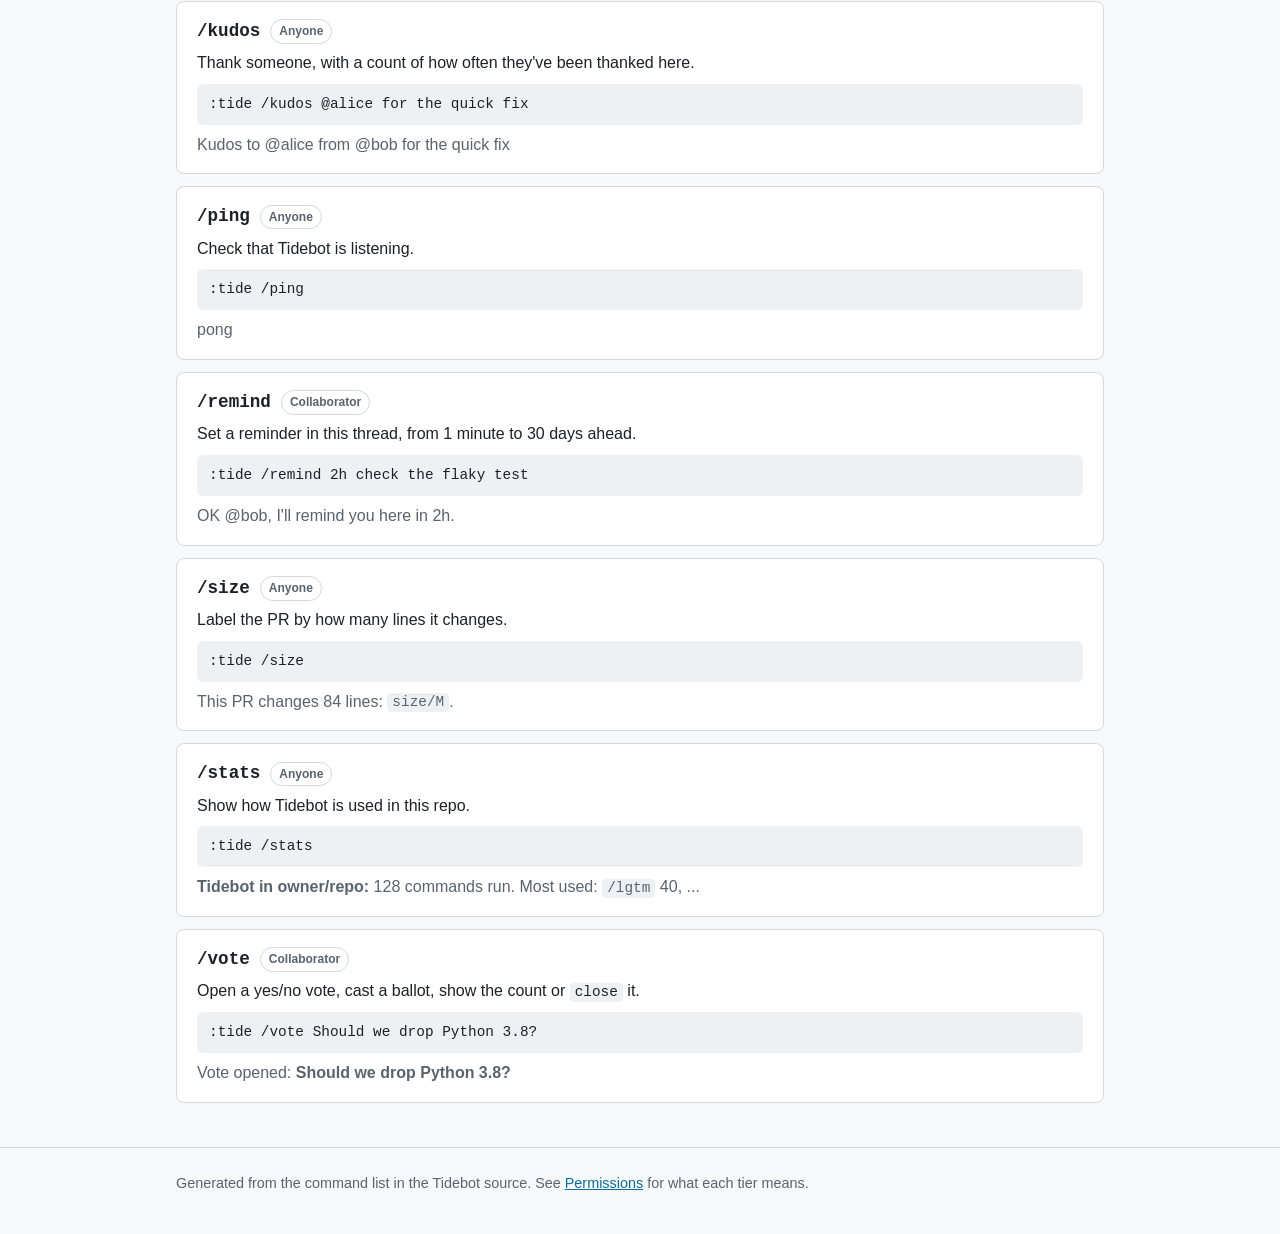
==== commit 2c0c2b14: "feat: add a dashboard page that shows a repo's four numbers" ====
--- a/site/commands.html
+++ b/site/commands.html
@@ -14,6 +14,7 @@
       <nav>
         <a href="commands.html">Commands</a>
         <a href="config.html">Config</a>
+        <a href="dashboard.html">Dashboard</a>
         <a href="https://github.com/Pranjal2007v/Tidebot">GitHub</a>
       </nav>
     </div>
--- a/site/style.css
+++ b/site/style.css
@@ -119,3 +119,10 @@
 .output pre { margin: 0 0 12px; padding: 12px 16px; background: var(--code-bg); border-radius: 8px; overflow-x: auto; }
 .output pre code { background: none; padding: 0; }
 @media (max-width: 760px) { .builder { grid-template-columns: minmax(0, 1fr); } }
+.reviewers { display: block; margin: 16px 0 6px; }
+.reviewers span { display: block; color: var(--muted); font-size: 0.9rem; }
+#reviewers { width: 100%; box-sizing: border-box; font: 0.9rem ui-monospace, SFMono-Regular, Menlo, monospace; color: var(--text); background: var(--surface); border: 1px solid var(--border); border-radius: 6px; padding: 8px 10px; }
+
+.feature .stat { font-size: 2rem; font-weight: 700; color: var(--text); margin: 0 0 4px; }
+.note { color: var(--muted); font-size: 0.9rem; }
+#status { color: var(--muted); }
